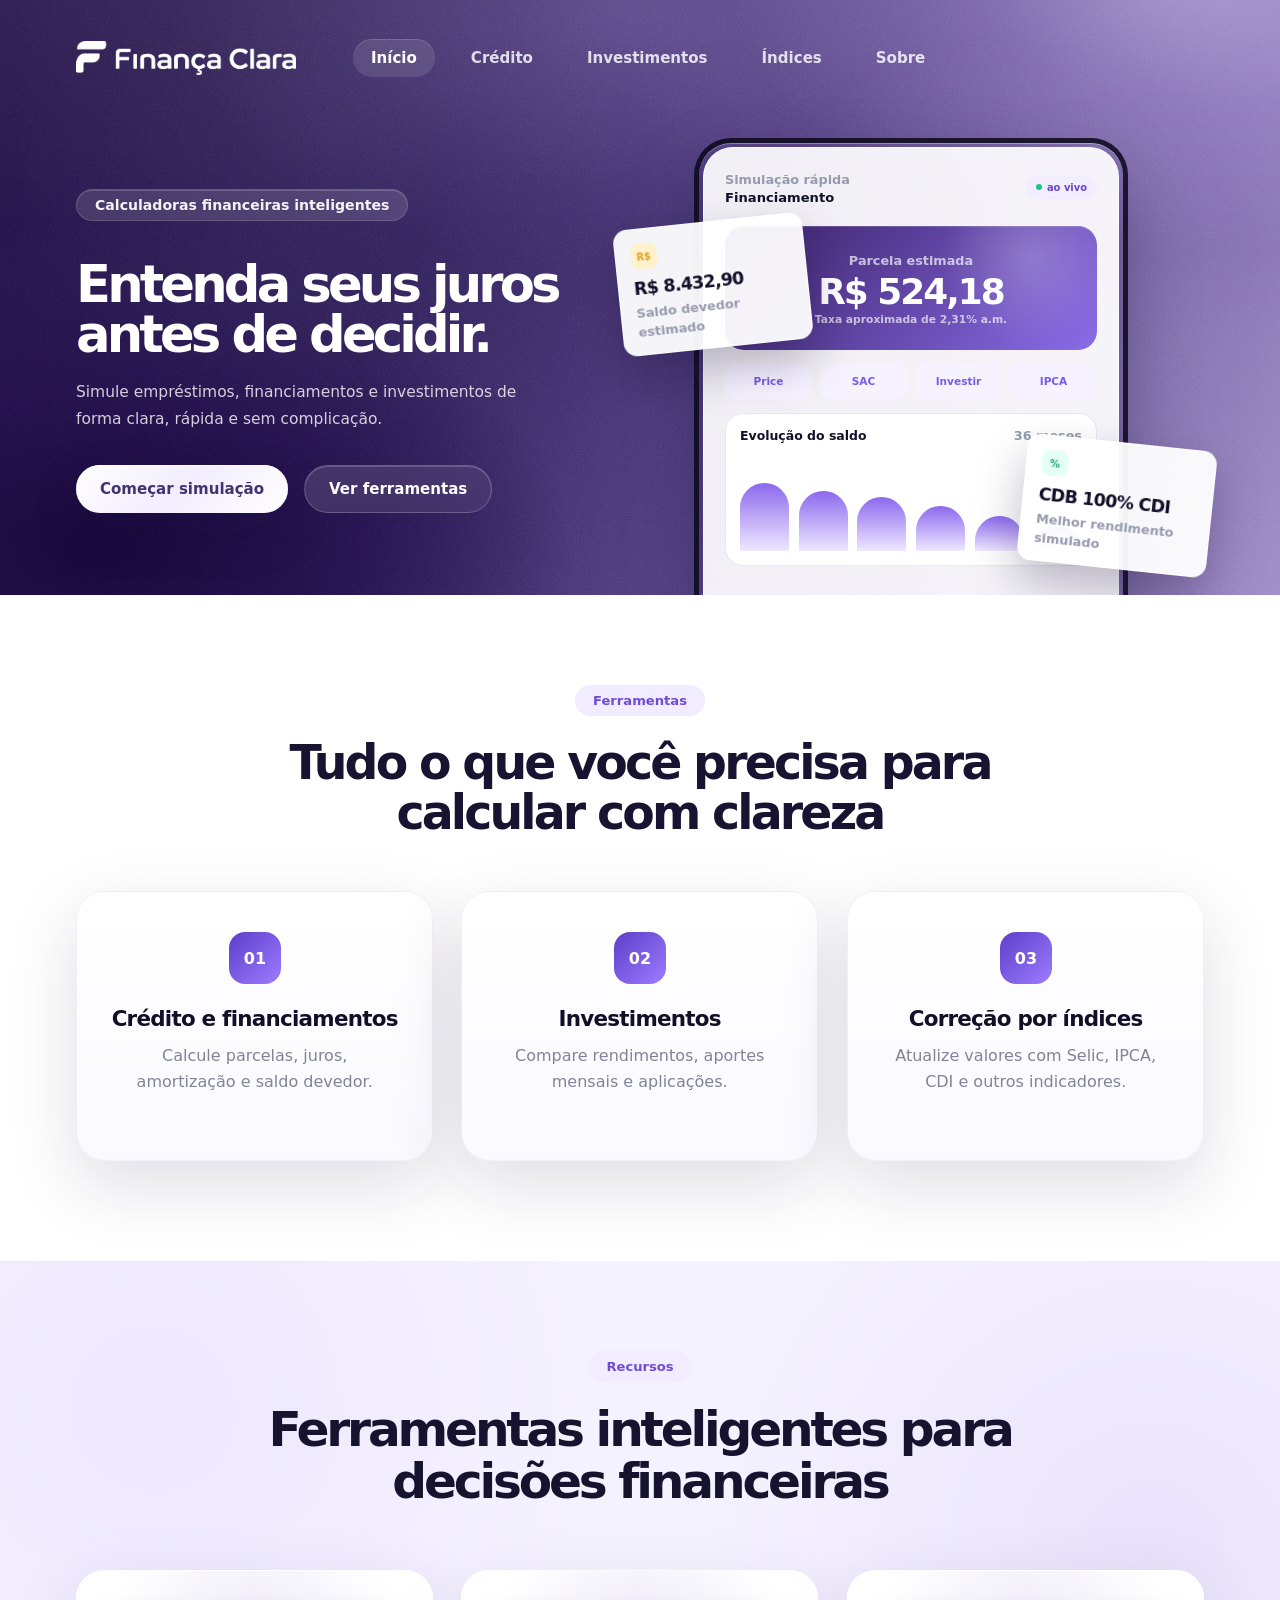
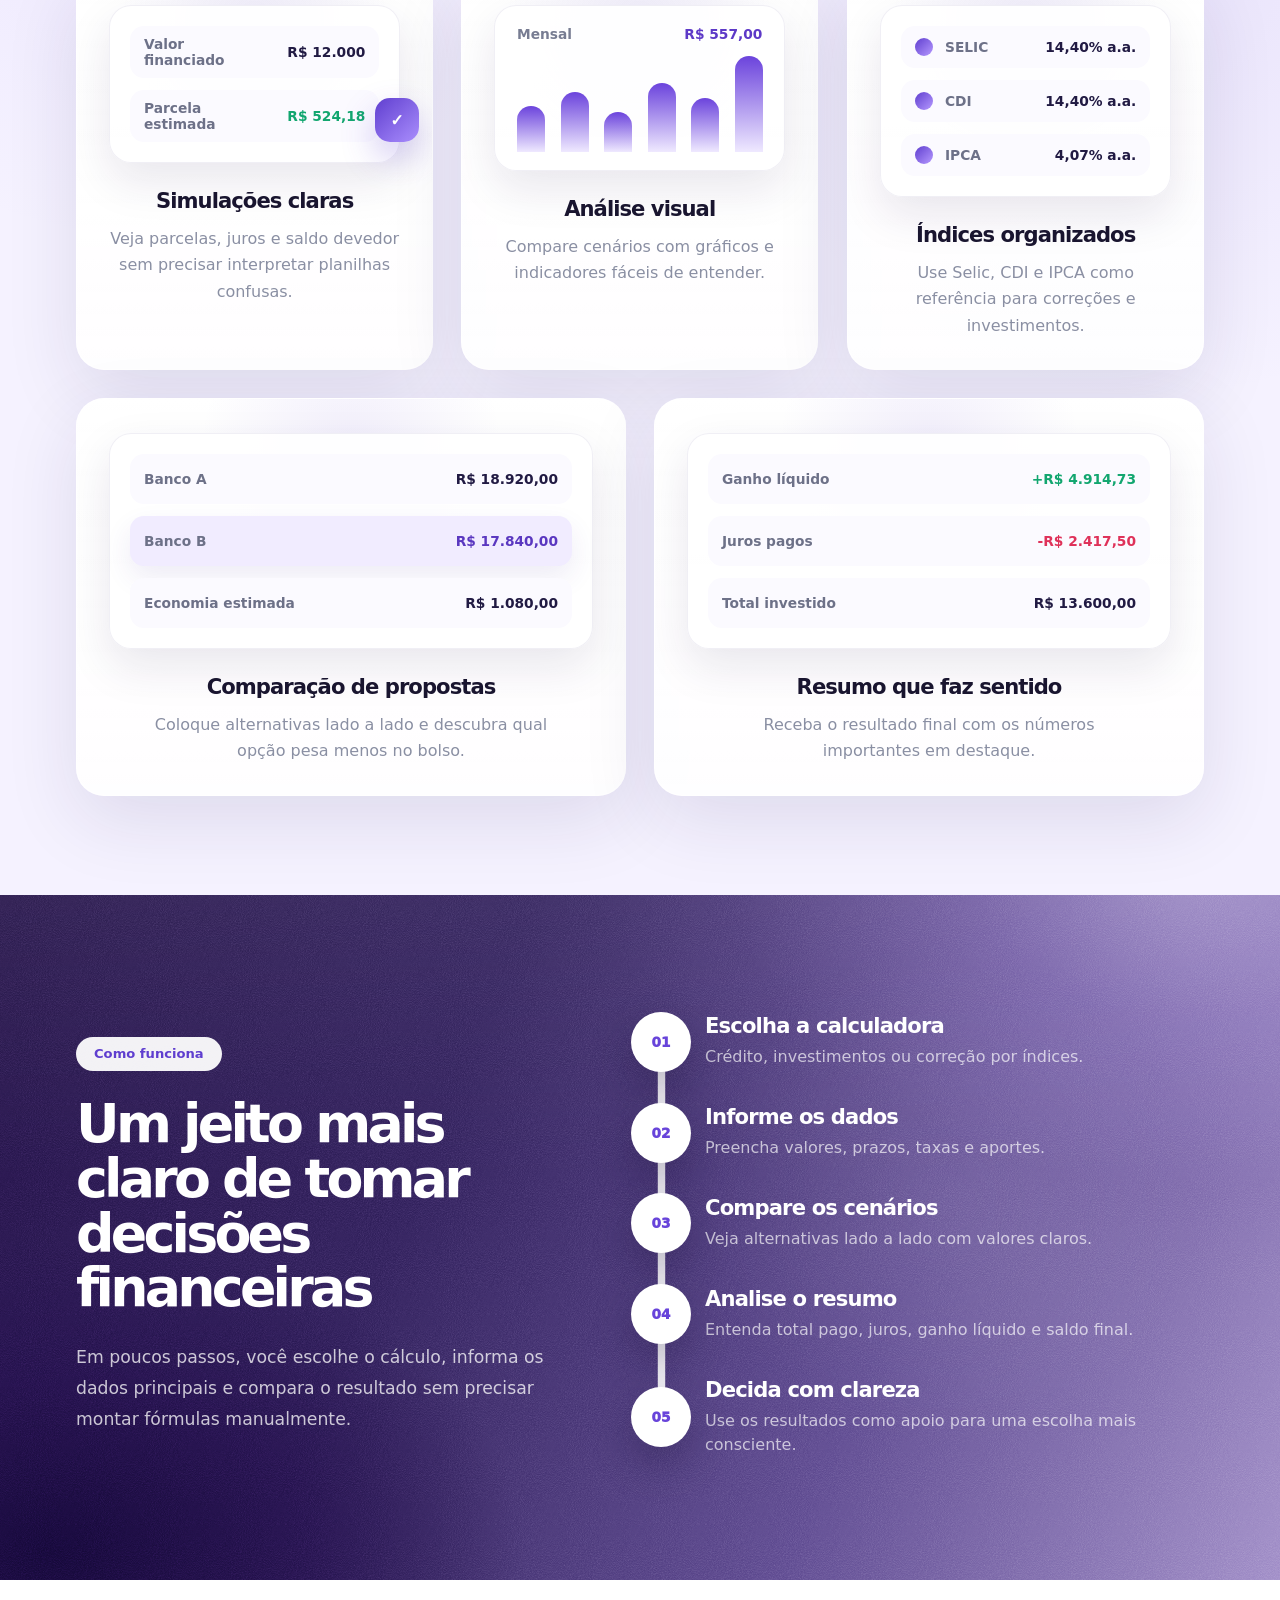
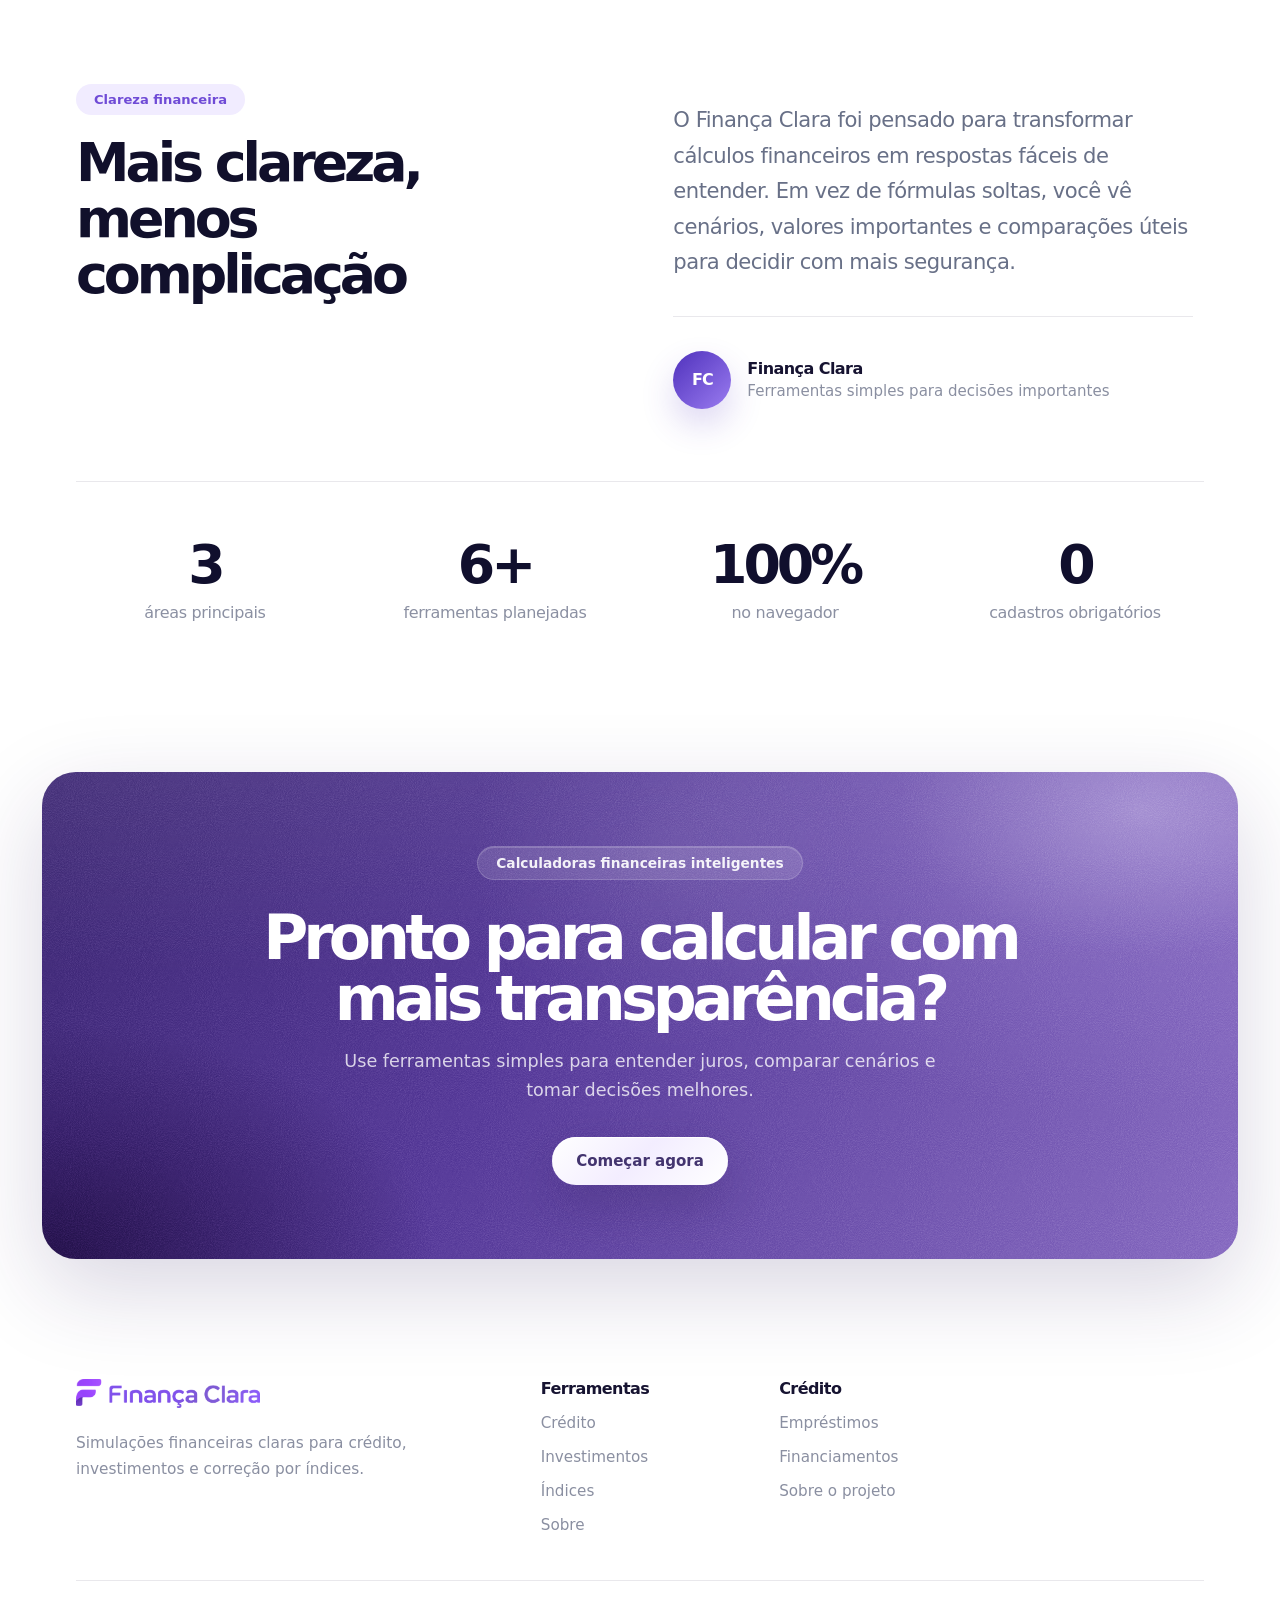
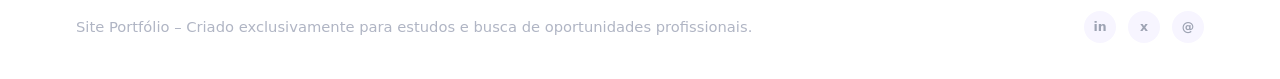
==== index.html @ 116a247a "Add files via upload" ====
<!DOCTYPE html>
<html lang="pt-BR">
<head>
  <meta charset="UTF-8" />
  <meta name="viewport" content="width=device-width, initial-scale=1.0" />
  <title>Finança Clara | Calculadoras financeiras</title>
  <meta name="description" content="Simule empréstimos, financiamentos, saldo devedor e investimentos de forma clara." />
  <link rel="stylesheet" href="assets/css/style.css" />
</head>
<body>
  <main class="site-shell">
    <section class="hero-section" id="inicio" aria-label="Início">
      <header class="site-header">
        <a class="brand brand-logo-link" href="index.html" aria-label="Finança Clara">
          <img class="site-logo site-logo-header" src="assets/img/branco.webp" alt="Finança Clara" />
        </a>

        <nav class="main-nav" aria-label="Menu principal">
          <a class="active" href="index.html">Início</a>
          <a href="credito.html">Crédito</a>
          <a href="investimentos.html">Investimentos</a>
          <a href="indices.html">Índices</a>
          <a href="sobre.html">Sobre</a>
        </nav>
</header>

      <div class="hero-content">
        <div class="hero-copy">
          <span class="hero-badge">Calculadoras financeiras inteligentes</span>
          <h1>Entenda seus juros antes de decidir.</h1>
          <p>
            Simule empréstimos, financiamentos e investimentos de forma clara,
            rápida e sem complicação.
          </p>

          <div class="hero-actions">
            <a class="btn btn-primary" href="credito.html">Começar simulação</a>
            <a class="btn btn-secondary" href="#ferramentas">Ver ferramentas</a>
          </div>
        </div>

        <div class="hero-visual" aria-label="Prévia visual de uma simulação financeira">
          <div class="floating-card floating-card-left">
            <span class="mini-icon">R$</span>
            <strong>R$ 8.432,90</strong>
            <small>Saldo devedor estimado</small>
          </div>

          <div class="dashboard-card">
            <div class="dashboard-topbar">
              <div>
                <small>Simulação rápida</small>
                <strong>Financiamento</strong>
              </div>
              <span class="status-dot">ao vivo</span>
            </div>

            <div class="balance-panel">
              <small>Parcela estimada</small>
              <strong>R$ 524,18</strong>
              <span>Taxa aproximada de 2,31% a.m.</span>
            </div>

            <div class="shortcut-row">
              <span>Price</span>
              <span>SAC</span>
              <span>Investir</span>
              <span>IPCA</span>
            </div>

            <div class="chart-card">
              <div class="chart-header">
                <strong>Evolução do saldo</strong>
                <small>36 meses</small>
              </div>
              <div class="bars" aria-hidden="true">
                <i></i>
                <i></i>
                <i></i>
                <i></i>
                <i></i>
                <i></i>
              </div>
            </div>
          </div>

          <div class="floating-card floating-card-right">
            <span class="mini-icon mini-icon-green">%</span>
            <strong>CDB 100% CDI</strong>
            <small>Melhor rendimento simulado</small>
          </div>
        </div>
      </div>
    </section>

    <section class="tools-preview" id="ferramentas" aria-label="Ferramentas principais">
      <div class="section-eyebrow">Ferramentas</div>
      <h2>Tudo o que você precisa para calcular com clareza</h2>
      <div class="tool-grid">
        <a class="tool-card tool-card-link" id="credito" href="credito.html">
          <div class="tool-icon">01</div>
          <h3>Crédito e financiamentos</h3>
          <p>Calcule parcelas, juros, amortização e saldo devedor.</p>
        </a>
        <a class="tool-card tool-card-link" id="investimentos" href="investimentos.html">
          <div class="tool-icon">02</div>
          <h3>Investimentos</h3>
          <p>Compare rendimentos, aportes mensais e aplicações.</p>
        </a>
        <a class="tool-card tool-card-link" id="indices" href="indices.html">
          <div class="tool-icon">03</div>
          <h3>Correção por índices</h3>
          <p>Atualize valores com Selic, IPCA, CDI e outros indicadores.</p>
        </a>
      </div>
    </section>


    <section class="features-section" id="recursos" aria-label="Recursos inteligentes">
      <div class="section-eyebrow">Recursos</div>
      <h2>Ferramentas inteligentes para decisões financeiras</h2>

      <div class="feature-grid">
        <article class="feature-card feature-card-small">
          <div class="feature-visual mini-summary-card" aria-hidden="true">
            <div class="summary-line"><span>Valor financiado</span><strong>R$ 12.000</strong></div>
            <div class="summary-line positive"><span>Parcela estimada</span><strong>R$ 524,18</strong></div>
            <div class="security-mark">✓</div>
          </div>
          <h3>Simulações claras</h3>
          <p>Veja parcelas, juros e saldo devedor sem precisar interpretar planilhas confusas.</p>
        </article>

        <article class="feature-card feature-card-small feature-card-center">
          <div class="feature-visual analytics-card" aria-hidden="true">
            <div class="analytics-top"><span>Mensal</span><strong>R$ 557,00</strong></div>
            <div class="analytics-bars">
              <i></i><i></i><i></i><i></i><i></i><i></i>
            </div>
          </div>
          <h3>Análise visual</h3>
          <p>Compare cenários com gráficos e indicadores fáceis de entender.</p>
        </article>

        <article class="feature-card feature-card-small">
          <div class="feature-visual index-card" aria-hidden="true">
            <div class="index-row"><span>SELIC</span><strong>14,40% a.a.</strong></div>
            <div class="index-row"><span>CDI</span><strong>14,40% a.a.</strong></div>
            <div class="index-row"><span>IPCA</span><strong>4,07% a.a.</strong></div>
          </div>
          <h3>Índices organizados</h3>
          <p>Use Selic, CDI e IPCA como referência para correções e investimentos.</p>
        </article>

        <article class="feature-card feature-card-wide">
          <div class="feature-visual comparison-card" aria-hidden="true">
            <div class="comparison-row muted-row"><span>Banco A</span><strong>R$ 18.920,00</strong></div>
            <div class="comparison-row active-row"><span>Banco B</span><strong>R$ 17.840,00</strong></div>
            <div class="comparison-row"><span>Economia estimada</span><strong>R$ 1.080,00</strong></div>
          </div>
          <h3>Comparação de propostas</h3>
          <p>Coloque alternativas lado a lado e descubra qual opção pesa menos no bolso.</p>
        </article>

        <article class="feature-card feature-card-wide">
          <div class="feature-visual alerts-card" aria-hidden="true">
            <div class="alert-row income"><span>Ganho líquido</span><strong>+R$ 4.914,73</strong></div>
            <div class="alert-row cost"><span>Juros pagos</span><strong>-R$ 2.417,50</strong></div>
            <div class="alert-row neutral"><span>Total investido</span><strong>R$ 13.600,00</strong></div>
          </div>
          <h3>Resumo que faz sentido</h3>
          <p>Receba o resultado final com os números importantes em destaque.</p>
        </article>
      </div>
    </section>

    <section class="workflow-section" aria-label="Como funciona">
      <div class="workflow-inner">
        <div class="workflow-copy">
          <span class="workflow-badge">Como funciona</span>
          <h2>Um jeito mais claro de tomar decisões financeiras</h2>
          <p>
            Em poucos passos, você escolhe o cálculo, informa os dados principais
            e compara o resultado sem precisar montar fórmulas manualmente.
          </p>
        </div>

        <div class="workflow-steps">
          <article class="workflow-step"><span class="step-icon">01</span><div><h3>Escolha a calculadora</h3><p>Crédito, investimentos ou correção por índices.</p></div></article>
          <article class="workflow-step"><span class="step-icon">02</span><div><h3>Informe os dados</h3><p>Preencha valores, prazos, taxas e aportes.</p></div></article>
          <article class="workflow-step"><span class="step-icon">03</span><div><h3>Compare os cenários</h3><p>Veja alternativas lado a lado com valores claros.</p></div></article>
          <article class="workflow-step"><span class="step-icon">04</span><div><h3>Analise o resumo</h3><p>Entenda total pago, juros, ganho líquido e saldo final.</p></div></article>
          <article class="workflow-step"><span class="step-icon">05</span><div><h3>Decida com clareza</h3><p>Use os resultados como apoio para uma escolha mais consciente.</p></div></article>
        </div>
      </div>
    </section>

    <section class="clarity-section" id="sobre" aria-label="Resumo e diferenciais do Finança Clara">
      <div class="clarity-intro">
        <div class="clarity-heading">
          <span class="section-eyebrow">Clareza financeira</span>
          <h2>Mais clareza, menos complicação</h2>
        </div>

        <div class="clarity-copy">
          <p>
            O Finança Clara foi pensado para transformar cálculos financeiros em respostas fáceis
            de entender. Em vez de fórmulas soltas, você vê cenários, valores importantes e
            comparações úteis para decidir com mais segurança.
          </p>
          <div class="clarity-author">
            <span class="author-avatar" aria-hidden="true">FC</span>
            <div>
              <strong>Finança Clara</strong>
              <small>Ferramentas simples para decisões importantes</small>
            </div>
          </div>
        </div>
      </div>

      <div class="clarity-stats" aria-label="Resumo das áreas do site">
        <article>
          <strong>3</strong>
          <span>áreas principais</span>
        </article>
        <article>
          <strong>6+</strong>
          <span>ferramentas planejadas</span>
        </article>
        <article>
          <strong>100%</strong>
          <span>no navegador</span>
        </article>
        <article>
          <strong>0</strong>
          <span>cadastros obrigatórios</span>
        </article>
      </div>
    </section>

    <section class="final-cta-section" aria-label="Começar simulação">
      <div class="final-cta-card">
        <span class="final-cta-badge">Calculadoras financeiras inteligentes</span>
        <h2>Pronto para calcular com mais transparência?</h2>
        <p>Use ferramentas simples para entender juros, comparar cenários e tomar decisões melhores.</p>
        <a class="btn btn-primary" href="credito.html">Começar agora</a>
      </div>
    </section>

    <footer class="site-footer" aria-label="Rodapé">
      <div class="footer-grid">
        <div class="footer-brand">
          <a class="footer-logo footer-logo-image" href="index.html" aria-label="Finança Clara">
            <img class="site-logo footer-logo-img" src="assets/img/roxo.webp" alt="Finança Clara" />
          </a>
          <p>Simulações financeiras claras para crédito, investimentos e correção por índices.</p>
        </div>

        <nav class="footer-column" aria-label="Ferramentas">
          <strong>Ferramentas</strong>
          <a href="credito.html">Crédito</a>
          <a href="investimentos.html">Investimentos</a>
          <a href="indices.html">Índices</a>
          <a href="sobre.html">Sobre</a>
        </nav>

        <nav class="footer-column" aria-label="Crédito">
          <strong>Crédito</strong>
          <a href="credito.html">Empréstimos</a>
          <a href="credito.html">Financiamentos</a>
          <a href="sobre.html">Sobre o projeto</a>
        </nav>


      </div>

      <div class="footer-bottom">
        <span>Site Portfólio – Criado exclusivamente para estudos e busca de oportunidades profissionais.</span>
        <div class="footer-social" aria-label="Links sociais ilustrativos">
          <span aria-hidden="true">in</span>
          <span aria-hidden="true">x</span>
          <span aria-hidden="true">@</span>
        </div>
      </div>
    </footer>

  </main>

  <script src="assets/js/app.js"></script>
</body>
</html>
---- assets/css/style.css ----
:root {
  --purple-950: #180b3e;
  --purple-900: #21134b;
  --purple-800: #332163;
  --purple-700: #4d397f;
  --purple-500: #7a5bd8;
  --purple-300: #b7a7e7;
  --ink: #121029;
  --muted: #7f8496;
  --surface: #ffffff;
  --surface-soft: #f7f5ff;
  --line: rgba(38, 31, 68, .1);
  --green: #1bc783;
  --shadow-soft: 0 22px 60px rgba(30, 17, 72, .18);
  --shadow-card: 0 24px 70px rgba(25, 16, 58, .14);
}

* {
  box-sizing: border-box;
}

html {
  scroll-behavior: smooth;
}

body {
  margin: 0;
  font-family: Inter, ui-sans-serif, system-ui, -apple-system, BlinkMacSystemFont, "Segoe UI", sans-serif;
  color: var(--ink);
  background: #fff;
}

a {
  color: inherit;
  text-decoration: none;
}

button,
input {
  font: inherit;
}

.site-shell {
  overflow: hidden;
}

.hero-copy {
  margin-top: -40px;
}

.hero-section {
  position: relative;
  overflow: hidden;
  padding: 34px 76px 0px;
  color: #fff;
  isolation: isolate;
  background:
    radial-gradient(ellipse 62% 82% at 93% -5%, rgba(210, 194, 243, .50) 0%, rgba(168, 143, 219, .35) 28%, rgba(116, 88, 169, .10) 58%, transparent 75%),
    radial-gradient(ellipse 48% 62% at 48% 2%, rgba(137, 112, 193, .36) 0%, rgba(98, 75, 153, .14) 48%, transparent 70%),
    radial-gradient(ellipse 56% 70% at 8% 92%, rgba(18, 7, 52, .98) 0%, rgba(30, 13, 70, .78) 36%, transparent 66%),
    linear-gradient(113deg, #201044 0%, #2d1d58 34%, #5b478e 68%, #9e8bc6 100%);
}

.hero-section::before {
  content: "";
  position: absolute;
  inset: 0;
  z-index: -2;
  background:
    linear-gradient(180deg, rgba(255, 255, 255, .055), transparent 38%),
    radial-gradient(circle at 78% 48%, rgba(255, 255, 255, .085), transparent 24%),
    radial-gradient(circle at 25% 22%, rgba(255, 255, 255, .035), transparent 30%);
  pointer-events: none;
}

.hero-section::after {
  content: "";
  position: absolute;
  inset: 0;
  z-index: -1;
  pointer-events: none;
  opacity: .60;
  mix-blend-mode: soft-light;
  background-image:
    url("data:image/svg+xml,%3Csvg xmlns='http://www.w3.org/2000/svg' width='260' height='260' viewBox='0 0 260 260'%3E%3Cfilter id='n'%3E%3CfeTurbulence type='fractalNoise' baseFrequency='.82' numOctaves='4' stitchTiles='stitch'/%3E%3CfeColorMatrix type='saturate' values='0'/%3E%3CfeComponentTransfer%3E%3CfeFuncA type='table' tableValues='0 .68'/%3E%3C/feComponentTransfer%3E%3C/filter%3E%3Crect width='260' height='260' filter='url(%23n)'/%3E%3C/svg%3E"),
    repeating-linear-gradient(115deg, rgba(255,255,255,.030) 0 1px, transparent 1px 7px);
  background-size: 210px 210px, 170px 170px;
  filter: contrast(118%);
}

.site-header {
  position: relative;
  z-index: 5;
  display: grid;
  grid-template-columns: minmax(240px, 1fr) auto minmax(240px, 1fr);
  align-items: center;
  gap: 32px;
  max-width: 1510px;
  margin: 0 auto;
}

.brand {
  justify-self: start;
  display: inline-flex;
  align-items: center;
  gap: 14px;
  font-size: 1.5rem;
  font-weight: 800;
  letter-spacing: -.04em;
}

.brand-mark {
  width: 48px;
  height: 48px;
  display: grid;
  place-items: center;
  color: #5c45af;
  background: #fff;
  border-radius: 13px;
  box-shadow: 0 18px 34px rgba(16, 8, 44, .18);
}

.brand-mark svg {
  width: 34px;
  height: 34px;
}

.main-nav {
  grid-column: 2;
  justify-self: center;
  display: inline-flex;
  align-items: center;
  gap: 18px;
  padding: 5px;
  border-radius: 999px;
}

.main-nav a {
  padding: 10px 18px;
  border-radius: 999px;
  color: rgba(255, 255, 255, .82);
  font-size: .94rem;
  font-weight: 650;
  transition: .2s ease;
}

.main-nav a:hover,
.main-nav a.active {
  color: #fff;
  background: rgba(255, 255, 255, .11);
  box-shadow: inset 0 1px 0 rgba(255,255,255,.15);
}

.header-cta {
  position: relative;
  overflow: hidden;
  justify-self: end;
  padding: 14px 24px;
  border-radius: 999px;
  background:
    linear-gradient(135deg, #fff 0%, #f4efff 48%, #fff 100%);
  color: #48367b;
  font-size: .93rem;
  font-weight: 800;
  box-shadow: 0 18px 40px rgba(20, 12, 54, .16), inset 0 1px 0 rgba(255,255,255,.95);
  transition: transform .25s ease, box-shadow .25s ease, color .25s ease, background .25s ease;
}

.header-cta::before,
.btn::before {
  content: "";
  position: absolute;
  inset: -40% -70%;
  background: linear-gradient(110deg, transparent 35%, rgba(255,255,255,.72) 50%, transparent 65%);
  transform: translateX(-65%) rotate(8deg);
  transition: transform .55s ease;
  pointer-events: none;
}

.header-cta:hover,
.btn:hover {
  transform: scale(1.025);
}

.header-cta:hover {
  color: #4c32ad;
  box-shadow: 0 22px 52px rgba(22, 11, 58, .28), 0 0 0 5px rgba(255,255,255,.10);
}

.header-cta:hover::before,
.btn:hover::before {
  transform: translateX(65%) rotate(8deg);
}

.header-cta:active,
.btn:active {
  transform: translateY(-1px) scale(.99);
}

.hero-content {
  position: relative;
  z-index: 1;
  display: grid;
  grid-template-columns: minmax(380px, 680px) minmax(480px, 700px);
  align-items: center;
  gap: 56px;
  max-width: 1510px;
  margin: 65px auto 0;
}

.hero-badge {
  display: inline-flex;
  align-items: center;
  min-height: 32px;
  padding: 7px 18px;
  border-radius: 999px;
  color: rgba(255, 255, 255, .94);
  font-size: .88rem;
  font-weight: 800;
  background: rgba(255, 255, 255, .13);
  border: 1px solid rgba(255, 255, 255, .14);
  box-shadow: inset 0 1px 0 rgba(255,255,255,.16);
  backdrop-filter: blur(16px);
}

.hero-copy h1 {
  max-width: 720px;
  margin: 38px 0 20px;
  font-size: clamp(2.4em, 4vw, 4.8rem);
  line-height: .98;
  letter-spacing: -.075em;
}

.hero-copy p {
  max-width: 550px;
  margin: 0;
  color: rgba(255, 255, 255, .80);
  font-size: clamp(0.9rem, 1.21vw, 1.03rem);
  line-height: 1.75;
}

.hero-actions {
  display: flex;
  align-items: center;
  gap: 16px;
  flex-wrap: wrap;
  margin-top: 32px;
}

.btn {
  position: relative;
  overflow: hidden;
  display: inline-flex;
  align-items: center;
  justify-content: center;
  min-height: 48px;
  padding: 0 24px;
  border-radius: 999px;
  font-weight: 850;
  font-size: .94rem;
  isolation: isolate;
  transition: transform .25s ease, box-shadow .25s ease, background .25s ease, border-color .25s ease, color .25s ease;
}

.btn-primary {
  background:
    linear-gradient(135deg, #fff 0%, #f3edff 48%, #fff 100%);
  color: #43346f;
  box-shadow: 0 20px 48px rgba(20, 12, 54, .18), inset 0 1px 0 rgba(255,255,255,.96);
}

.btn-primary:hover {
  color: #4c32ad;
  box-shadow: 0 24px 56px rgba(20, 12, 54, .30), 0 0 0 5px rgba(255,255,255,.10);
}

.btn-secondary {
  color: #fff;
  border: 1px solid rgba(255, 255, 255, .20);
  background:
    linear-gradient(135deg, rgba(255,255,255,.15), rgba(255,255,255,.06));
  backdrop-filter: blur(16px);
  box-shadow: inset 0 1px 0 rgba(255,255,255,.18);
}

.btn-secondary:hover {
  border-color: rgba(255,255,255,.42);
  background:
    linear-gradient(135deg, rgba(255,255,255,.24), rgba(255,255,255,.10));
  box-shadow: 0 18px 44px rgba(13, 6, 40, .24), inset 0 1px 0 rgba(255,255,255,.26);
}

.hero-visual {
  position: relative;
  min-height: 560px;
  display: grid;
  place-items: start center;
}

.dashboard-card {
  position: relative;
  width: min(520px, 100%);
  min-height: calc(100% + 76px);
  padding: 26px;
  border-radius: 38px 38px 0 0;
  background: rgba(255, 255, 255, .92);
  color: var(--ink);
  box-shadow: 0 42px 95px rgba(14, 6, 46, .40);
  border: 1px solid rgba(255,255,255,.65);
  border-bottom: 0;
  transform: none;
}

.hero-section.hero-ready .dashboard-card {
  opacity: 0;
  transform: translateY(24px) scale(.98);
}

.hero-section.hero-ready.hero-in-view .dashboard-card {
  animation: heroDashboardIntro .56s cubic-bezier(.16, 1, .3, 1) forwards;
}

.dashboard-card::before {
  content: "";
  position: absolute;
  inset: -12px -12px 0;
  z-index: -1;
  border-radius: 46px 46px 0 0;
  border: 6px solid rgba(12, 9, 28, .86);
  border-bottom: 0;
  box-shadow: 0 1px 0 rgba(255,255,255,.32) inset;
}

.hero-section.hero-ready .dashboard-topbar,
.hero-section.hero-ready .balance-panel,
.hero-section.hero-ready .shortcut-row,
.hero-section.hero-ready .chart-card {
  opacity: 0;
  transform: translateY(18px);
}

.hero-section.hero-in-view .dashboard-topbar {
  animation: heroPanelItemIntro .38s cubic-bezier(.16, 1, .3, 1) .06s forwards;
}

.hero-section.hero-in-view .balance-panel {
  animation: heroPanelItemIntro .38s cubic-bezier(.16, 1, .3, 1) .12s forwards;
}

.hero-section.hero-in-view .shortcut-row {
  animation: heroPanelItemIntro .38s cubic-bezier(.16, 1, .3, 1) .18s forwards;
}

.hero-section.hero-in-view .chart-card {
  animation: heroPanelItemIntro .38s cubic-bezier(.16, 1, .3, 1) .24s forwards;
}

.dashboard-topbar,
.chart-header {
  display: flex;
  align-items: center;
  justify-content: space-between;
  gap: 16px;
}

.dashboard-topbar small,
.balance-panel small,
.chart-header small,
.floating-card small {
  color: #969aae;
  font-weight: 650;
}

.dashboard-topbar strong {
  display: block;
  margin-top: 3px;
  font-size: 1.03rem;
}

.status-dot {
  display: inline-flex;
  align-items: center;
  gap: 6px;
  padding: 8px 12px;
  border-radius: 999px;
  color: #6a46cc;
  background: #f2edff;
  font-size: .78rem;
  font-weight: 850;
}

.status-dot::before {
  content: "";
  width: 7px;
  height: 7px;
  border-radius: 50%;
  background: var(--green);
}

.balance-panel {
  margin-top: 26px;
  padding: 30px 26px;
  border-radius: 24px;
  color: #fff;
  text-align: center;
  background:
    radial-gradient(circle at 82% 24%, rgba(255,255,255,.22), transparent 28%),
    linear-gradient(135deg, #392065, #8a6ce8);
  box-shadow: inset 0 1px 0 rgba(255,255,255,.16);
}

.balance-panel small,
.balance-panel span {
  color: rgba(255, 255, 255, .68);
}

.balance-panel strong {
  display: block;
  margin: 6px 0 4px;
  font-size: 2.8rem;
  line-height: 1;
  letter-spacing: -.055em;
}

.balance-panel span {
  display: block;
  font-size: .84rem;
  font-weight: 650;
}

.shortcut-row {
  display: grid;
  grid-template-columns: repeat(4, 1fr);
  gap: 10px;
  margin: 18px 0;
}

.shortcut-row span {
  display: grid;
  place-items: center;
  min-height: 44px;
  border-radius: 14px;
  color: #795bea;
  background: #f6f2ff;
  font-size: .83rem;
  font-weight: 850;
}

.chart-card {
  padding: 18px;
  border-radius: 22px;
  background: #fff;
  border: 1px solid var(--line);
}

.chart-card strong {
  font-size: .98rem;
}

.bars {
  display: grid;
  grid-template-columns: repeat(6, 1fr);
  align-items: end;
  gap: 12px;
  height: 118px;
  margin-top: 18px;
}

.bars i {
  display: block;
  border-radius: 999px 999px 10px 10px;
  background: linear-gradient(180deg, #8b68ee, #eee8ff);
  transform-origin: bottom;
}

.hero-section.hero-ready .bars i {
  opacity: .35;
  transform: scaleY(.08);
}

.hero-section.hero-in-view .bars i {
  animation: heroBarGrow .46s cubic-bezier(.16, 1, .3, 1) forwards;
}

.hero-section.hero-in-view .bars i:nth-child(1) {
  animation-delay: .34s;
}

.hero-section.hero-in-view .bars i:nth-child(2) {
  animation-delay: .38s;
}

.hero-section.hero-in-view .bars i:nth-child(3) {
  animation-delay: .42s;
}

.hero-section.hero-in-view .bars i:nth-child(4) {
  animation-delay: .46s;
}

.hero-section.hero-in-view .bars i:nth-child(5) {
  animation-delay: .50s;
}

.hero-section.hero-in-view .bars i:nth-child(6) {
  animation-delay: .54s;
}

.floating-card {
  position: absolute;
  z-index: 3;
  width: 238px;
  min-height: 118px;
  padding: 18px 19px;
  border-radius: 18px;
  background: rgba(255, 255, 255, .94);
  color: var(--ink);
  box-shadow: 0 28px 58px rgba(14, 6, 46, .30);
  border: 1px solid rgba(255,255,255,.7);
}

.floating-card strong {
  display: block;
  margin: 11px 0 5px;
  font-size: 1.36rem;
  letter-spacing: -.04em;
}

.mini-icon {
  display: grid;
  place-items: center;
  width: 32px;
  height: 32px;
  border-radius: 10px;
  background: #fff1cc;
  color: #e3a21f;
  font-size: .78rem;
  font-weight: 900;
}

.mini-icon-green {
  background: #e4fff4;
  color: #12a56e;
}

.floating-card-left {
  top: 92px;
  left: 0;
  transform: rotate(-6deg);
}

.hero-section.hero-ready .floating-card-left {
  opacity: 0;
  transform: translate(-34px, 22px) rotate(-12deg) scale(.9);
}

.hero-section.hero-in-view .floating-card-left {
  animation: heroFloatLeftIntro .54s cubic-bezier(.2, 1.28, .28, 1) .28s forwards;
}

.floating-card-right {
  right: -10px;
  bottom: 32px;
  transform: rotate(6deg);
}

.hero-section.hero-ready .floating-card-right {
  opacity: 0;
  transform: translate(34px, 22px) rotate(12deg) scale(.9);
}

.hero-section.hero-in-view .floating-card-right {
  animation: heroFloatRightIntro .54s cubic-bezier(.2, 1.28, .28, 1) .34s forwards;
}

.tools-preview {
  padding: 90px 76px 100px;
  background: #fff;
  text-align: center;
}

.tools-preview.tools-ready .section-eyebrow,
.tools-preview.tools-ready h2 {
  opacity: 0;
  transform: translateY(18px);
}

.tools-preview.tools-in-view .section-eyebrow,
.tools-preview.tools-in-view h2 {
  animation: toolHeadingIntro .86s cubic-bezier(.16, 1, .3, 1) forwards;
}

.tools-preview.tools-in-view h2 {
  animation-delay: .12s;
}

.section-eyebrow,
.legacy-intro span {
  display: inline-flex;
  align-items: center;
  justify-content: center;
  padding: 8px 18px;
  border-radius: 999px;
  color: #6f4bd6;
  background: #f1ecff;
  font-weight: 850;
  font-size: .82rem;
}

.tools-preview h2,
.legacy-intro h2 {
  max-width: 720px;
  margin: 22px auto 54px;
  font-size: clamp(2.1rem, 3.7vw, 4.1rem);
  line-height: 1.05;
  letter-spacing: -.06em;
  color: #171330;
}

.tool-grid {
  display: grid;
  grid-template-columns: repeat(3, minmax(0, 1fr));
  gap: 28px;
  max-width: 1400px;
  margin: 0 auto;
}

.tool-card {
  position: relative;
  overflow: hidden;
  min-height: 270px;
  padding: 40px 34px;
  border-radius: 28px;
  background: linear-gradient(180deg, #fff, #faf9ff);
  box-shadow: var(--shadow-card);
  border: 1px solid rgba(38,31,68,.06);
}

.tool-card::before {
  content: "";
  position: absolute;
  inset: 0;
  pointer-events: none;
  opacity: 0;
  background:
    radial-gradient(circle at 50% 0%, rgba(122, 91, 216, .10), transparent 38%),
    linear-gradient(115deg, transparent 16%, rgba(255,255,255,.72) 34%, transparent 54%);
  transform: translateX(-120%);
}

.tools-preview.tools-ready .tool-card {
  opacity: 0;
  transform: translateY(38px) scale(.96);
}

.tools-preview.tools-in-view .tool-card {
  animation: toolCardIntro .78s cubic-bezier(.16, 1, .3, 1) forwards;
}

.tools-preview.tools-in-view .tool-card::before {
  animation: toolCardSheen .95s ease forwards;
  animation-delay: inherit;
}

.tools-preview.tools-in-view .tool-card:nth-child(1) {
  animation-delay: .18s;
}

.tools-preview.tools-in-view .tool-card:nth-child(2) {
  animation-delay: .30s;
}

.tools-preview.tools-in-view .tool-card:nth-child(3) {
  animation-delay: .42s;
}

.tool-icon {
  position: relative;
  z-index: 1;
  width: 52px;
  height: 52px;
  display: grid;
  place-items: center;
  margin: 0 auto 22px;
  border-radius: 16px;
  color: #fff;
  background: linear-gradient(135deg, #5c3ec9, #9d7cff);
  font-weight: 900;
}

.tools-preview.tools-ready .tool-icon,
.tools-preview.tools-ready .tool-card h3,
.tools-preview.tools-ready .tool-card p {
  opacity: 0;
  transform: translateY(12px);
}

.tools-preview.tools-in-view .tool-icon {
  animation: toolIconPop .54s cubic-bezier(.2, 1.35, .28, 1) forwards;
  animation-delay: calc(.34s + var(--tool-delay, 0s));
}

.tools-preview.tools-in-view .tool-card h3,
.tools-preview.tools-in-view .tool-card p {
  animation: toolContentIntro .62s cubic-bezier(.16, 1, .3, 1) forwards;
}

.tools-preview.tools-in-view .tool-card h3 {
  animation-delay: calc(.44s + var(--tool-delay, 0s));
}

.tools-preview.tools-in-view .tool-card p {
  animation-delay: calc(.54s + var(--tool-delay, 0s));
}

.tools-preview.tools-in-view .tool-card:nth-child(1) {
  --tool-delay: .02s;
}

.tools-preview.tools-in-view .tool-card:nth-child(2) {
  --tool-delay: .14s;
}

.tools-preview.tools-in-view .tool-card:nth-child(3) {
  --tool-delay: .26s;
}

.tool-card h3 {
  position: relative;
  z-index: 1;
  margin: 0 0 12px;
  font-size: 1.34rem;
  letter-spacing: -.035em;
}

.tool-card p {
  position: relative;
  z-index: 1;
  max-width: 310px;
  margin: 0 auto;
  color: var(--muted);
  line-height: 1.65;
}

@keyframes heroDashboardIntro {
  0% {
    opacity: 0;
    transform: translateY(24px) scale(.98);
  }
  68% {
    opacity: 1;
    transform: translateY(-3px) scale(1.006);
  }
  100% {
    opacity: 1;
    transform: translateY(0) scale(1);
  }
}

@keyframes heroPanelItemIntro {
  from {
    opacity: 0;
    transform: translateY(18px);
  }
  to {
    opacity: 1;
    transform: translateY(0);
  }
}

@keyframes heroFloatLeftIntro {
  0% {
    opacity: 0;
    transform: translate(-34px, 22px) rotate(-12deg) scale(.9);
  }
  70% {
    opacity: 1;
    transform: translate(4px, -5px) rotate(-4deg) scale(1.04);
  }
  100% {
    opacity: 1;
    transform: translate(0, 0) rotate(-6deg) scale(1);
  }
}

@keyframes heroFloatRightIntro {
  0% {
    opacity: 0;
    transform: translate(34px, 22px) rotate(12deg) scale(.9);
  }
  70% {
    opacity: 1;
    transform: translate(-4px, -5px) rotate(4deg) scale(1.04);
  }
  100% {
    opacity: 1;
    transform: translate(0, 0) rotate(6deg) scale(1);
  }
}

@keyframes heroBarGrow {
  0% {
    opacity: .35;
    transform: scaleY(.08);
  }
  72% {
    opacity: 1;
    transform: scaleY(1.08);
  }
  100% {
    opacity: 1;
    transform: scaleY(1);
  }
}

@keyframes toolHeadingIntro {
  from {
    opacity: 0;
    transform: translateY(18px);
  }
  to {
    opacity: 1;
    transform: translateY(0);
  }
}

@keyframes toolCardIntro {
  0% {
    opacity: 0;
    transform: translateY(38px) scale(.96);
    box-shadow: 0 12px 36px rgba(25, 16, 58, .07);
  }
  68% {
    opacity: 1;
    transform: translateY(-5px) scale(1.012);
  }
  100% {
    opacity: 1;
    transform: translateY(0) scale(1);
    box-shadow: var(--shadow-card);
  }
}

@keyframes toolIconPop {
  0% {
    opacity: 0;
    transform: translateY(12px) scale(.72) rotate(-10deg);
  }
  70% {
    opacity: 1;
    transform: translateY(0) scale(1.12) rotate(4deg);
  }
  100% {
    opacity: 1;
    transform: translateY(0) scale(1) rotate(0);
  }
}

@keyframes toolContentIntro {
  from {
    opacity: 0;
    transform: translateY(12px);
  }
  to {
    opacity: 1;
    transform: translateY(0);
  }
}

@keyframes toolCardSheen {
  0% {
    opacity: 0;
    transform: translateX(-120%);
  }
  20% {
    opacity: .72;
  }
  100% {
    opacity: 0;
    transform: translateX(120%);
  }
}

.features-section {
  position: relative;
  padding: 90px 76px 100px;
  text-align: center;
  background:
    radial-gradient(circle at 12% 12%, rgba(139, 104, 238, .08), transparent 28%),
    radial-gradient(circle at 90% 24%, rgba(122, 91, 216, .10), transparent 30%),
    #f5f2ff;
}

.features-section.features-ready > .section-eyebrow,
.features-section.features-ready > h2 {
  opacity: 0;
  transform: translateY(18px);
}

.features-section.features-in-view > .section-eyebrow,
.features-section.features-in-view > h2 {
  animation: toolHeadingIntro .86s cubic-bezier(.16, 1, .3, 1) forwards;
}

.features-section.features-in-view > h2 {
  animation-delay: .12s;
}

.features-section h2 {
  max-width: 860px;
  margin: 22px auto 62px;
  color: #16132f;
  font-size: clamp(2.1rem, 3.8vw, 4.05rem);
  line-height: 1.06;
  letter-spacing: -.065em;
}

.feature-grid {
  display: grid;
  grid-template-columns: repeat(6, minmax(0, 1fr));
  gap: 28px;
  max-width: 1400px;
  margin: 0 auto;
}

.feature-card {
  position: relative;
  overflow: hidden;
  min-height: 355px;
  padding: 34px 32px 30px;
  border-radius: 28px;
  background: linear-gradient(180deg, rgba(255,255,255,.98), rgba(255,255,255,.91));
  border: 1px solid rgba(255,255,255,.84);
  box-shadow: 0 24px 74px rgba(36, 24, 86, .11);
}

.features-section.features-ready .feature-card {
  opacity: 0;
  transform: translateY(42px) scale(.96);
}

.features-section.features-ready.features-in-view .feature-card {
  animation: featureCardIntro .82s cubic-bezier(.16, 1, .3, 1) forwards;
}

.features-section.features-in-view .feature-card:nth-child(1) {
  animation-delay: .02s;
}

.features-section.features-in-view .feature-card:nth-child(2) {
  animation-delay: .12s;
}

.features-section.features-in-view .feature-card:nth-child(3) {
  animation-delay: .22s;
}

.features-section.features-in-view .feature-card:nth-child(4) {
  animation-delay: .34s;
}

.features-section.features-in-view .feature-card:nth-child(5) {
  animation-delay: .44s;
}

.feature-card::before {
  content: "";
  position: absolute;
  inset: 0;
  pointer-events: none;
  background:
    radial-gradient(circle at 50% 12%, rgba(122, 91, 216, .10), transparent 34%),
    linear-gradient(180deg, rgba(255,255,255,.42), transparent 48%);
}

.feature-card::after {
  content: "";
  position: absolute;
  inset: 0;
  z-index: 0;
  pointer-events: none;
  opacity: 0;
  background: linear-gradient(115deg, transparent 12%, rgba(255,255,255,.58) 32%, transparent 52%);
  transform: translateX(-115%);
}

.features-section.features-in-view .feature-card::after {
  animation: featureCardSheen 1.15s ease forwards;
  animation-delay: inherit;
}

.feature-card-small {
  grid-column: span 2;
}

.feature-card-wide {
  grid-column: span 3;
  min-height: 335px;
}

.feature-card h3,
.feature-card p,
.feature-visual {
  position: relative;
  z-index: 1;
}

.feature-card h3 {
  margin: 26px 0 12px;
  color: #19152f;
  font-size: 1.32rem;
  line-height: 1.18;
  letter-spacing: -.045em;
}

.features-section.features-ready .feature-card h3,
.features-section.features-ready .feature-card p,
.features-section.features-ready .feature-visual {
  opacity: 0;
  transform: translateY(16px);
}

.features-section.features-in-view .feature-card h3,
.features-section.features-in-view .feature-card p,
.features-section.features-in-view .feature-visual {
  animation: featureContentIntro .72s cubic-bezier(.16, 1, .3, 1) forwards;
}

.features-section.features-in-view .feature-visual {
  animation-delay: calc(.12s + var(--feature-delay, 0s));
}

.features-section.features-in-view .feature-card h3 {
  animation-delay: calc(.24s + var(--feature-delay, 0s));
}

.features-section.features-in-view .feature-card p {
  animation-delay: calc(.34s + var(--feature-delay, 0s));
}

.feature-card p {
  max-width: 410px;
  margin: 0 auto;
  color: #8a8fa3;
  font-size: 1rem;
  line-height: 1.65;
}

.feature-visual {
  width: 100%;
  max-width: 360px;
  min-height: 142px;
  margin: 0 auto;
  border-radius: 22px;
  background: rgba(255,255,255,.92);
  border: 1px solid rgba(71, 52, 126, .08);
  box-shadow: 0 18px 45px rgba(37, 23, 78, .10);
}

.features-section.features-in-view .feature-card:nth-child(1) {
  --feature-delay: .02s;
}

.features-section.features-in-view .feature-card:nth-child(2) {
  --feature-delay: .12s;
}

.features-section.features-in-view .feature-card:nth-child(3) {
  --feature-delay: .22s;
}

.features-section.features-in-view .feature-card:nth-child(4) {
  --feature-delay: .34s;
}

.features-section.features-in-view .feature-card:nth-child(5) {
  --feature-delay: .44s;
}

.mini-summary-card {
  display: grid;
  align-content: center;
  gap: 12px;
  padding: 20px;
  text-align: left;
}

.summary-line,
.index-row,
.comparison-row,
.alert-row {
  display: flex;
  align-items: center;
  justify-content: space-between;
  gap: 18px;
  min-height: 42px;
  padding: 10px 14px;
  border-radius: 14px;
  background: #fbfaff;
  color: #6d7188;
  font-size: .86rem;
  font-weight: 750;
}

.features-section.features-ready .summary-line,
.features-section.features-ready .index-row,
.features-section.features-ready .comparison-row,
.features-section.features-ready .alert-row {
  opacity: 0;
  transform: translateX(-14px);
}

.features-section.features-in-view .summary-line,
.features-section.features-in-view .index-row,
.features-section.features-in-view .comparison-row,
.features-section.features-in-view .alert-row {
  animation: featureRowIntro .56s cubic-bezier(.16, 1, .3, 1) forwards;
}

.features-section.features-in-view .summary-line:nth-child(1),
.features-section.features-in-view .index-row:nth-child(1),
.features-section.features-in-view .comparison-row:nth-child(1),
.features-section.features-in-view .alert-row:nth-child(1) {
  animation-delay: calc(.28s + var(--feature-delay, 0s));
}

.features-section.features-in-view .summary-line:nth-child(2),
.features-section.features-in-view .index-row:nth-child(2),
.features-section.features-in-view .comparison-row:nth-child(2),
.features-section.features-in-view .alert-row:nth-child(2) {
  animation-delay: calc(.38s + var(--feature-delay, 0s));
}

.features-section.features-in-view .summary-line:nth-child(3),
.features-section.features-in-view .index-row:nth-child(3),
.features-section.features-in-view .comparison-row:nth-child(3),
.features-section.features-in-view .alert-row:nth-child(3) {
  animation-delay: calc(.48s + var(--feature-delay, 0s));
}

.summary-line strong,
.index-row strong,
.comparison-row strong,
.alert-row strong {
  color: #211a43;
  white-space: nowrap;
}

.summary-line.positive strong,
.income strong {
  color: #12a66f;
}

.cost strong {
  color: #df3159;
}

.security-mark {
  position: absolute;
  right: -20px;
  bottom: 20px;
  display: grid;
  place-items: center;
  width: 44px;
  height: 44px;
  border-radius: 15px;
  color: #fff;
  background: linear-gradient(135deg, #5f3ecf, #ac90ff);
  font-weight: 950;
  box-shadow: 0 15px 34px rgba(95, 62, 207, .28);
}

.features-section.features-ready .security-mark {
  opacity: 0;
  transform: scale(.55) rotate(-16deg);
}

.features-section.features-in-view .security-mark {
  animation: featureCheckIntro .58s cubic-bezier(.2, 1.35, .28, 1) forwards;
  animation-delay: calc(.58s + var(--feature-delay, 0s));
}

.analytics-card {
  padding: 20px 22px 18px;
}

.analytics-top {
  display: flex;
  align-items: center;
  justify-content: space-between;
  gap: 16px;
  color: #777c92;
  font-size: .86rem;
  font-weight: 750;
}

.analytics-top strong {
  color: #5d39c7;
}

.analytics-bars {
  display: grid;
  grid-template-columns: repeat(6, 1fr);
  align-items: end;
  gap: 16px;
  height: 96px;
  margin-top: 14px;
}

.analytics-bars i {
  display: block;
  border-radius: 999px 999px 9px 9px;
  background: linear-gradient(180deg, #6b43dc, #efe9ff);
  transform-origin: bottom;
}

.features-section.features-ready .analytics-bars i {
  transform: scaleY(.08);
  opacity: .35;
}

.features-section.features-in-view .analytics-bars i {
  animation: featureBarGrow .72s cubic-bezier(.16, 1, .3, 1) forwards;
}

.features-section.features-in-view .analytics-bars i:nth-child(1) {
  animation-delay: calc(.32s + var(--feature-delay, 0s));
}

.features-section.features-in-view .analytics-bars i:nth-child(2) {
  animation-delay: calc(.38s + var(--feature-delay, 0s));
}

.features-section.features-in-view .analytics-bars i:nth-child(3) {
  animation-delay: calc(.44s + var(--feature-delay, 0s));
}

.features-section.features-in-view .analytics-bars i:nth-child(4) {
  animation-delay: calc(.50s + var(--feature-delay, 0s));
}

.features-section.features-in-view .analytics-bars i:nth-child(5) {
  animation-delay: calc(.56s + var(--feature-delay, 0s));
}

.features-section.features-in-view .analytics-bars i:nth-child(6) {
  animation-delay: calc(.62s + var(--feature-delay, 0s));
}

.index-card,
.comparison-card,
.alerts-card {
  display: grid;
  align-content: center;
  gap: 12px;
  padding: 20px;
  text-align: left;
}

.index-row span {
  position: relative;
  padding-left: 30px;
}

.index-row span::before {
  content: "";
  position: absolute;
  left: 0;
  top: 50%;
  width: 18px;
  height: 18px;
  border-radius: 50%;
  transform: translateY(-50%);
  background: linear-gradient(135deg, #5f3ecf, #b699ff);
}

.comparison-card,
.alerts-card {
  max-width: 520px;
  min-height: 152px;
}

.comparison-row,
.alert-row {
  min-height: 50px;
}

.comparison-row.active-row {
  background: #f1ecff;
  box-shadow: 0 12px 28px rgba(68, 42, 153, .09);
}

.comparison-row.active-row strong {
  color: #5a37c0;
}

.comparison-row.muted-row {
  opacity: .62;
}

@keyframes featureCardIntro {
  0% {
    opacity: 0;
    transform: translateY(42px) scale(.96);
    box-shadow: 0 14px 42px rgba(36, 24, 86, .06);
  }
  62% {
    opacity: 1;
    transform: translateY(-6px) scale(1.012);
  }
  100% {
    opacity: 1;
    transform: translateY(0) scale(1);
    box-shadow: 0 24px 74px rgba(36, 24, 86, .11);
  }
}

@keyframes featureContentIntro {
  from {
    opacity: 0;
    transform: translateY(16px);
  }
  to {
    opacity: 1;
    transform: translateY(0);
  }
}

@keyframes featureRowIntro {
  from {
    opacity: 0;
    transform: translateX(-14px);
  }
  to {
    opacity: 1;
    transform: translateX(0);
  }
}

@keyframes featureBarGrow {
  0% {
    opacity: .35;
    transform: scaleY(.08);
  }
  72% {
    opacity: 1;
    transform: scaleY(1.08);
  }
  100% {
    opacity: 1;
    transform: scaleY(1);
  }
}

@keyframes featureCheckIntro {
  0% {
    opacity: 0;
    transform: scale(.55) rotate(-16deg);
  }
  70% {
    opacity: 1;
    transform: scale(1.12) rotate(4deg);
  }
  100% {
    opacity: 1;
    transform: scale(1) rotate(0deg);
  }
}

@keyframes featureCardSheen {
  0% {
    opacity: 0;
    transform: translateX(-115%);
  }
  18% {
    opacity: .72;
  }
  100% {
    opacity: 0;
    transform: translateX(115%);
  }
}

@media (prefers-reduced-motion: reduce) {
  .hero-section.hero-ready .dashboard-card,
  .hero-section.hero-ready .dashboard-topbar,
  .hero-section.hero-ready .balance-panel,
  .hero-section.hero-ready .shortcut-row,
  .hero-section.hero-ready .chart-card,
  .hero-section.hero-ready .bars i,
  .hero-section.hero-ready .floating-card-left,
  .hero-section.hero-ready .floating-card-right,
  .tools-preview.tools-ready .section-eyebrow,
  .tools-preview.tools-ready h2,
  .tools-preview.tools-ready .tool-card,
  .tools-preview.tools-ready .tool-icon,
  .tools-preview.tools-ready .tool-card h3,
  .tools-preview.tools-ready .tool-card p,
  .features-section.features-ready > .section-eyebrow,
  .features-section.features-ready > h2,
  .features-section.features-ready .feature-card,
  .features-section.features-ready .feature-card h3,
  .features-section.features-ready .feature-card p,
  .features-section.features-ready .feature-visual,
  .features-section.features-ready .summary-line,
  .features-section.features-ready .index-row,
  .features-section.features-ready .comparison-row,
  .features-section.features-ready .alert-row,
  .features-section.features-ready .security-mark,
  .features-section.features-ready .analytics-bars i,
  .workflow-section.workflow-ready .workflow-badge,
  .workflow-section.workflow-ready .workflow-copy h2,
  .workflow-section.workflow-ready .workflow-copy p,
  .workflow-section.workflow-ready .workflow-steps::before,
  .workflow-section.workflow-ready .workflow-step,
  .workflow-section.workflow-ready .workflow-step .step-icon,
  .clarity-section.clarity-ready .clarity-heading .section-eyebrow,
  .clarity-section.clarity-ready .clarity-heading h2,
  .clarity-section.clarity-ready .clarity-copy p,
  .clarity-section.clarity-ready .clarity-author,
  .final-cta-section.cta-ready .final-cta-badge,
  .final-cta-section.cta-ready .final-cta-card h2,
  .final-cta-section.cta-ready .final-cta-card p {
    opacity: 1;
    transform: none;
    animation: none;
  }

  .hero-section.hero-in-view .dashboard-card,
  .hero-section.hero-in-view .dashboard-topbar,
  .hero-section.hero-in-view .balance-panel,
  .hero-section.hero-in-view .shortcut-row,
  .hero-section.hero-in-view .chart-card,
  .hero-section.hero-in-view .bars i,
  .hero-section.hero-in-view .floating-card-left,
  .hero-section.hero-in-view .floating-card-right,
  .tools-preview.tools-in-view .section-eyebrow,
  .tools-preview.tools-in-view h2,
  .tools-preview.tools-in-view .tool-card,
  .tools-preview.tools-in-view .tool-card::before,
  .tools-preview.tools-in-view .tool-icon,
  .tools-preview.tools-in-view .tool-card h3,
  .tools-preview.tools-in-view .tool-card p,
  .features-section.features-in-view > .section-eyebrow,
  .features-section.features-in-view > h2,
  .features-section.features-in-view .feature-card,
  .features-section.features-in-view .feature-card h3,
  .features-section.features-in-view .feature-card p,
  .features-section.features-in-view .feature-visual,
  .features-section.features-in-view .summary-line,
  .features-section.features-in-view .index-row,
  .features-section.features-in-view .comparison-row,
  .features-section.features-in-view .alert-row,
  .features-section.features-in-view .security-mark,
  .features-section.features-in-view .analytics-bars i,
  .features-section.features-in-view .feature-card::after,
  .workflow-section.workflow-in-view .workflow-badge,
  .workflow-section.workflow-in-view .workflow-copy h2,
  .workflow-section.workflow-in-view .workflow-copy p,
  .workflow-section.workflow-in-view .workflow-steps::before,
  .workflow-section.workflow-in-view .workflow-step,
  .workflow-section.workflow-in-view .workflow-step .step-icon,
  .clarity-section.clarity-in-view .clarity-heading .section-eyebrow,
  .clarity-section.clarity-in-view .clarity-heading h2,
  .clarity-section.clarity-in-view .clarity-copy p,
  .clarity-section.clarity-in-view .clarity-author,
  .final-cta-section.cta-in-view .final-cta-badge,
  .final-cta-section.cta-in-view .final-cta-card h2,
  .final-cta-section.cta-in-view .final-cta-card p {
    animation: none;
  }
}

.workflow-section {
  position: relative;
  overflow: hidden;
  padding: 118px 76px 122px;
  color: #fff;
  isolation: isolate;
  background:
    radial-gradient(ellipse 62% 82% at 93% -5%, rgba(210, 194, 243, .46) 0%, rgba(168, 143, 219, .30) 28%, rgba(116, 88, 169, .10) 58%, transparent 75%),
    radial-gradient(ellipse 56% 70% at 4% 96%, rgba(18, 7, 52, .98) 0%, rgba(30, 13, 70, .78) 36%, transparent 66%),
    linear-gradient(113deg, #201044 0%, #2d1d58 34%, #5b478e 68%, #9e8bc6 100%);
}

.workflow-section::before {
  content: "";
  position: absolute;
  inset: 0;
  z-index: -2;
  pointer-events: none;
  background:
    linear-gradient(180deg, rgba(255,255,255,.05), transparent 42%),
    radial-gradient(circle at 74% 45%, rgba(255,255,255,.09), transparent 24%);
}

.workflow-section::after {
  content: "";
  position: absolute;
  inset: 0;
  z-index: -1;
  pointer-events: none;
  opacity: .90;
  mix-blend-mode: soft-light;
  background-image:
    url("data:image/svg+xml,%3Csvg xmlns='http://www.w3.org/2000/svg' width='260' height='260' viewBox='0 0 260 260'%3E%3Cfilter id='n'%3E%3CfeTurbulence type='fractalNoise' baseFrequency='.82' numOctaves='4' stitchTiles='stitch'/%3E%3CfeColorMatrix type='saturate' values='0'/%3E%3CfeComponentTransfer%3E%3CfeFuncA type='table' tableValues='0 .68'/%3E%3C/feComponentTransfer%3E%3C/filter%3E%3Crect width='260' height='260' filter='url(%23n)'/%3E%3C/svg%3E"),
    repeating-linear-gradient(115deg, rgba(255,255,255,.030) 0 1px, transparent 1px 7px);
  background-size: 210px 210px, 170px 170px;
  filter: contrast(118%);
}

.workflow-inner {
  position: relative;
  z-index: 1;
  display: grid;
  grid-template-columns: minmax(320px, 600px) minmax(420px, 620px);
  align-items: center;
  justify-content: space-between;
  gap: 82px;
  max-width: 1400px;
  margin: 0 auto;
}

.workflow-badge {
  display: inline-flex;
  align-items: center;
  justify-content: center;
  min-height: 34px;
  padding: 8px 18px;
  border-radius: 999px;
  color: #5f3ecf;
  background: rgba(255,255,255,.94);
  font-size: .82rem;
  font-weight: 900;
}

.workflow-section.workflow-ready .workflow-badge,
.workflow-section.workflow-ready .workflow-copy h2,
.workflow-section.workflow-ready .workflow-copy p {
  opacity: 0;
  transform: translateY(18px);
}

.workflow-section.workflow-in-view .workflow-badge,
.workflow-section.workflow-in-view .workflow-copy h2,
.workflow-section.workflow-in-view .workflow-copy p {
  animation: toolHeadingIntro .86s cubic-bezier(.16, 1, .3, 1) forwards;
}

.workflow-section.workflow-in-view .workflow-copy h2 {
  animation-delay: .12s;
}

.workflow-section.workflow-in-view .workflow-copy p {
  animation-delay: .24s;
}

.workflow-copy h2 {
  max-width: 680px;
  margin: 26px 0 26px;
  font-size: clamp(2.35rem, 4.2vw, 4.55rem);
  line-height: 1.02;
  letter-spacing: -.07em;
}

.workflow-copy p {
  max-width: 610px;
  margin: 0;
  color: rgba(255,255,255,.76);
  font-size: 1.08rem;
  line-height: 1.78;
}

.workflow-steps {
  position: relative;
  display: grid;
  gap: 34px;
  padding-left: 74px;
}

.workflow-steps::before {
  content: "";
  position: absolute;
  left: 27px;
  top: 28px;
  bottom: 28px;
  width: 7px;
  border-radius: 999px;
  background: rgba(255,255,255,.92);
  box-shadow: 0 0 0 1px rgba(255,255,255,.2);
  transform-origin: top;
}

.workflow-section.workflow-ready .workflow-steps::before {
  transform: scaleY(0);
}

.workflow-section.workflow-in-view .workflow-steps::before {
  animation: workflowLineGrow 1.16s cubic-bezier(.16, 1, .3, 1) .42s forwards;
}

.workflow-step {
  position: relative;
  display: grid;
  grid-template-columns: auto 1fr;
  align-items: center;
  gap: 22px;
}

.workflow-section.workflow-ready .workflow-step {
  opacity: 0;
  transform: translateX(24px);
}

.workflow-section.workflow-ready .workflow-step .step-icon {
  opacity: 0;
  transform: scale(.72);
}

.workflow-section.workflow-in-view .workflow-step {
  animation: workflowStepIntro .62s cubic-bezier(.16, 1, .3, 1) forwards;
}

.workflow-section.workflow-in-view .workflow-step .step-icon {
  animation: workflowStepIconIntro .58s cubic-bezier(.2, 1.32, .28, 1) forwards;
}

.workflow-section.workflow-in-view .workflow-step:nth-child(1),
.workflow-section.workflow-in-view .workflow-step:nth-child(1) .step-icon {
  animation-delay: .42s;
}

.workflow-section.workflow-in-view .workflow-step:nth-child(2),
.workflow-section.workflow-in-view .workflow-step:nth-child(2) .step-icon {
  animation-delay: .66s;
}

.workflow-section.workflow-in-view .workflow-step:nth-child(3),
.workflow-section.workflow-in-view .workflow-step:nth-child(3) .step-icon {
  animation-delay: .90s;
}

.workflow-section.workflow-in-view .workflow-step:nth-child(4),
.workflow-section.workflow-in-view .workflow-step:nth-child(4) .step-icon {
  animation-delay: 1.14s;
}

.workflow-section.workflow-in-view .workflow-step:nth-child(5),
.workflow-section.workflow-in-view .workflow-step:nth-child(5) .step-icon {
  animation-delay: 1.38s;
}

.step-icon {
  position: absolute;
  left: -74px;
  display: grid;
  place-items: center;
  width: 60px;
  height: 60px;
  border-radius: 50%;
  color: #6844da;
  background: #fff;
  font-size: .85rem;
  font-weight: 950;
  box-shadow: 0 18px 40px rgba(16, 7, 44, .28);
}

.workflow-step h3 {
  margin: 0 0 7px;
  font-size: 1.32rem;
  letter-spacing: -.04em;
}

.workflow-step p {
  margin: 0;
  color: rgba(255,255,255,.68);
  line-height: 1.55;
}

@keyframes workflowLineGrow {
  from {
    transform: scaleY(0);
  }
  to {
    transform: scaleY(1);
  }
}

@keyframes workflowStepIntro {
  from {
    opacity: 0;
    transform: translateX(24px);
  }
  to {
    opacity: 1;
    transform: translateX(0);
  }
}

@keyframes workflowStepIconIntro {
  0% {
    opacity: 0;
    transform: scale(.72);
  }
  70% {
    opacity: 1;
    transform: scale(1.08);
  }
  100% {
    opacity: 1;
    transform: scale(1);
  }
}


.legacy-section {
  padding: 90px 76px 110px;
  background: #f7f5ff;
}

.legacy-intro {
  max-width: 980px;
  margin: 0 auto 40px;
  text-align: center;
}

.legacy-intro h2 {
  margin-bottom: 16px;
}

.legacy-intro p {
  margin: 0 auto;
  max-width: 650px;
  color: var(--muted);
  line-height: 1.7;
}

.legacy-layout {
  display: grid;
  grid-template-columns: repeat(2, minmax(0, 1fr));
  gap: 26px;
  max-width: 1180px;
  margin: 0 auto;
}

.legacy-card,
.resultado {
  padding: 28px;
  border-radius: 26px;
  background: #fff;
  box-shadow: 0 16px 46px rgba(35, 23, 80, .09);
  border: 1px solid rgba(38,31,68,.07);
}

.legacy-card h3 {
  margin: 0 0 22px;
  font-size: 1.32rem;
  letter-spacing: -.04em;
}

.legacy-card label {
  display: block;
  margin: 14px 0 7px;
  color: #36334b;
  font-weight: 750;
  font-size: .94rem;
}

.legacy-card input {
  width: 100%;
  height: 46px;
  padding: 0 14px;
  border: 1px solid rgba(38,31,68,.14);
  border-radius: 14px;
  outline: none;
  background: #fbfaff;
}

.legacy-card input:focus {
  border-color: #7657d8;
  box-shadow: 0 0 0 4px rgba(118, 87, 216, .12);
}

.legacy-card button {
  width: 100%;
  min-height: 48px;
  margin-top: 20px;
  border: 0;
  border-radius: 999px;
  color: #fff;
  background: linear-gradient(135deg, #4f31bc, #9170f2);
  font-weight: 850;
  cursor: pointer;
}

.legacy-card .secondary-button {
  margin-top: 10px;
  color: #5635b8;
  background: #efeaff;
}

.legacy-result {
  color: #403a5e;
  line-height: 1.6;
}

.resultado {
  max-width: 1180px;
  margin: 28px auto 0;
  overflow-x: auto;
}

.resultado:empty {
  display: none;
}

.resultado table {
  width: 100%;
  min-width: 720px;
  border-collapse: collapse;
  font-size: .94rem;
}

.resultado th,
.resultado td {
  padding: 13px 14px;
  border-bottom: 1px solid rgba(38,31,68,.1);
  text-align: left;
}

.resultado th {
  color: #fff;
  background: #5030bb;
}

.resultado tr:nth-child(even) td {
  background: #faf8ff;
}

@media (max-width: 1180px) {
  .hero-section {
    padding: 42px 28px 66px;
  }

  .site-header {
    grid-template-columns: 1fr;
    gap: 18px;
  }

  .main-nav {
    display: none;
  }

  .hero-content {
    grid-template-columns: 1fr;
    margin-top: 64px;
  }

  .hero-copy {
    text-align: center;
    margin: 0 auto;
  }

  .hero-copy p,
  .hero-copy h1 {
    margin-left: auto;
    margin-right: auto;
  }

  .hero-actions {
    justify-content: center;
  }

  .hero-visual {
    min-height: 480px;
  }

  .floating-card-left {
    left: 2%;
  }

  .floating-card-right {
    right: 2%;
  }

  .dashboard-card {
    min-height: auto;
    border-radius: 38px;
    border-bottom: 1px solid rgba(255,255,255,.65);
  }

  .dashboard-card::before {
    inset: -12px;
    border-radius: 46px;
    border-bottom: 6px solid rgba(12, 9, 28, .86);
  }

  .features-section,
  .workflow-section {
    padding-left: 28px;
    padding-right: 28px;
  }

  .feature-grid {
    grid-template-columns: repeat(2, minmax(0, 1fr));
  }

  .feature-card-small,
  .feature-card-wide {
    grid-column: span 1;
  }

  .workflow-inner {
    grid-template-columns: 1fr;
    gap: 62px;
  }

  .workflow-copy {
    text-align: center;
  }

  .workflow-copy h2,
  .workflow-copy p {
    margin-left: auto;
    margin-right: auto;
  }
}

@media (max-width: 850px) {
  .hero-section {
    min-height: auto;
    padding: 28px 18px 54px;
  }

  .brand {
    font-size: 1.15rem;
  }

  .brand-mark {
    width: 42px;
    height: 42px;
  }

  .header-cta {
    padding: 11px 17px;
  }

  .hero-content {
    margin-top: 54px;
    gap: 34px;
  }

  .hero-copy h1 {
    margin-top: 26px;
    font-size: clamp(2.7rem, 13vw, 4.4rem);
  }

  .hero-copy p {
    font-size: 1rem;
  }

  .btn {
    width: 100%;
  }

  .hero-visual {
    min-height: auto;
    display: block;
    padding: 0 6px 120px;
  }

  .dashboard-card {
    width: 100%;
    padding: 18px;
    border-radius: 28px;
    transform: none;
  }

  .dashboard-card::before {
    inset: -7px;
    border-width: 4px;
    border-radius: 34px;
  }

  .balance-panel strong {
    font-size: 2.1rem;
  }

  .floating-card {
    width: min(220px, 78vw);
    min-height: 96px;
  }

  .floating-card-left {
    top: auto;
    left: 0;
    bottom: 42px;
    transform: rotate(-3deg);
  }

  .floating-card-right {
    right: 0;
    bottom: 0;
    transform: rotate(3deg);
  }

  .tools-preview,
  .legacy-section {
    padding: 72px 18px;
  }

  .tool-grid,
  .legacy-layout {
    grid-template-columns: 1fr;
  }

  .features-section,
  .workflow-section {
    padding: 72px 18px;
  }

  .features-section h2 {
    margin-bottom: 38px;
  }

  .feature-grid {
    grid-template-columns: 1fr;
    gap: 20px;
  }

  .feature-card {
    min-height: auto;
    padding: 26px 20px;
    border-radius: 24px;
  }

  .feature-card h3 {
    margin-top: 22px;
  }

  .feature-visual {
    max-width: 100%;
  }

  .summary-line,
  .index-row,
  .comparison-row,
  .alert-row {
    align-items: flex-start;
    flex-direction: column;
    gap: 4px;
  }

  .workflow-inner {
    gap: 46px;
  }

  .workflow-copy h2 {
    font-size: clamp(2.35rem, 11vw, 3.4rem);
  }

  .workflow-copy p {
    font-size: 1rem;
  }

  .workflow-steps {
    gap: 26px;
    padding-left: 58px;
  }

  .workflow-steps::before {
    left: 20px;
    width: 5px;
  }

  .step-icon {
    left: -58px;
    width: 46px;
    height: 46px;
    font-size: .72rem;
  }

  .workflow-step h3 {
    font-size: 1.12rem;
  }
}

.clarity-section {
  padding: 104px 76px 72px;
  background: #fff;
}

.clarity-intro {
  display: grid;
  grid-template-columns: minmax(320px, 1fr) minmax(360px, 1.05fr);
  gap: 92px;
  align-items: start;
  max-width: 1510px;
  margin: 0 auto;
  padding-bottom: 72px;
  border-bottom: 1px solid rgba(38, 31, 68, .10);
}

.clarity-heading .section-eyebrow {
  margin: 0 0 20px;
}

.clarity-section.clarity-ready .clarity-heading .section-eyebrow,
.clarity-section.clarity-ready .clarity-heading h2,
.clarity-section.clarity-ready .clarity-copy p,
.clarity-section.clarity-ready .clarity-author {
  opacity: 0;
  transform: translateY(18px);
}

.clarity-section.clarity-in-view .clarity-heading .section-eyebrow,
.clarity-section.clarity-in-view .clarity-heading h2,
.clarity-section.clarity-in-view .clarity-copy p,
.clarity-section.clarity-in-view .clarity-author {
  animation: toolHeadingIntro .86s cubic-bezier(.16, 1, .3, 1) forwards;
}

.clarity-section.clarity-in-view .clarity-heading h2 {
  animation-delay: .12s;
}

.clarity-section.clarity-in-view .clarity-copy p {
  animation-delay: .18s;
}

.clarity-section.clarity-in-view .clarity-author {
  animation-delay: .30s;
}

.clarity-heading h2 {
  max-width: 560px;
  margin: 0;
  font-size: clamp(2.6rem, 4.2vw, 5rem);
  line-height: 1.04;
  letter-spacing: -.075em;
  color: #11102b;
}

.clarity-copy {
  padding-top: 18px;
}

.clarity-copy p {
  max-width: 760px;
  margin: 0;
  color: #687087;
  font-size: clamp(1.12rem, 1.65vw, 1.58rem);
  line-height: 1.68;
  letter-spacing: -.025em;
}

.clarity-author {
  display: inline-flex;
  align-items: center;
  gap: 16px;
  margin-top: 36px;
  padding-top: 34px;
  min-width: min(100%, 520px);
  border-top: 1px solid rgba(38, 31, 68, .10);
}

.author-avatar {
  width: 58px;
  height: 58px;
  display: grid;
  place-items: center;
  flex: 0 0 auto;
  border-radius: 50%;
  color: #fff;
  font-weight: 900;
  letter-spacing: -.06em;
  background: linear-gradient(135deg, #4f31bc, #9a7cf0);
  box-shadow: 0 16px 34px rgba(79, 49, 188, .20);
}

.clarity-author strong,
.footer-column strong {
  display: block;
  color: #161331;
  font-size: 1rem;
  font-weight: 900;
  letter-spacing: -.035em;
}

.clarity-author small {
  display: block;
  margin-top: 4px;
  color: #8a8fa1;
  font-size: .94rem;
}

.clarity-stats {
  display: grid;
  grid-template-columns: repeat(4, minmax(0, 1fr));
  gap: 32px;
  max-width: 1510px;
  margin: 56px auto 0;
}

.clarity-stats article {
  text-align: center;
}

.clarity-stats.stats-ready article {
  opacity: 0;
  transform: translateY(18px);
}

.clarity-stats.stats-in-view article {
  animation: statsItemIntro .68s cubic-bezier(.16, 1, .3, 1) forwards;
}

.clarity-stats.stats-in-view article:nth-child(1) {
  animation-delay: .04s;
}

.clarity-stats.stats-in-view article:nth-child(2) {
  animation-delay: .12s;
}

.clarity-stats.stats-in-view article:nth-child(3) {
  animation-delay: .20s;
}

.clarity-stats.stats-in-view article:nth-child(4) {
  animation-delay: .28s;
}

.clarity-stats strong {
  display: block;
  color: #100f2d;
  font-size: clamp(2.55rem, 4.2vw, 5rem);
  line-height: 1;
  letter-spacing: -.075em;
}

.clarity-stats.stats-ready strong {
  transform: translateY(10px);
}

.clarity-stats.stats-in-view strong {
  animation: statsNumberLift .72s cubic-bezier(.16, 1, .3, 1) forwards;
}

.clarity-stats span {
  display: block;
  margin-top: 12px;
  color: #8b90a2;
  font-size: 1rem;
  letter-spacing: -.02em;
}

@keyframes statsItemIntro {
  from {
    opacity: 0;
    transform: translateY(18px);
  }
  to {
    opacity: 1;
    transform: translateY(0);
  }
}

@keyframes statsNumberLift {
  from {
    transform: translateY(10px);
  }
  to {
    transform: translateY(0);
  }
}

.final-cta-section {
  padding: 78px 42px 86px;
  background: #fff;
}

.final-cta-card {
  position: relative;
  isolation: isolate;
  overflow: hidden;
  max-width: 1510px;
  min-height: 430px;
  margin: 0 auto;
  padding: 74px 48px;
  display: flex;
  flex-direction: column;
  align-items: center;
  justify-content: center;
  text-align: center;
  color: #fff;
  border-radius: 34px;
  background:
    radial-gradient(ellipse 56% 82% at 92% 8%, rgba(220, 205, 250, .42) 0%, rgba(155, 128, 213, .24) 36%, transparent 76%),
    radial-gradient(ellipse 50% 74% at 0% 100%, rgba(22, 8, 54, .82) 0%, rgba(36, 16, 80, .54) 34%, transparent 66%),
    linear-gradient(118deg, #35206c 0%, #4e3293 42%, #8063bd 100%);
  box-shadow: 0 30px 90px rgba(42, 25, 92, .18);
}

.final-cta-card::before {
  content: "";
  position: absolute;
  inset: 0;
  z-index: 0;
  pointer-events: none;
  background:
    linear-gradient(180deg, rgba(255,255,255,.06), transparent 42%),
    radial-gradient(circle at 52% 18%, rgba(255,255,255,.08), transparent 26%);
}

.final-cta-card::after {
  content: "";
  position: absolute;
  inset: 0;
  z-index: 0;
  pointer-events: none;
  opacity: .90;
  mix-blend-mode: soft-light;
  background-image:
    url("data:image/svg+xml,%3Csvg xmlns='http://www.w3.org/2000/svg' width='260' height='260' viewBox='0 0 260 260'%3E%3Cfilter id='n'%3E%3CfeTurbulence type='fractalNoise' baseFrequency='.82' numOctaves='4' stitchTiles='stitch'/%3E%3CfeColorMatrix type='saturate' values='0'/%3E%3CfeComponentTransfer%3E%3CfeFuncA type='table' tableValues='0 .68'/%3E%3C/feComponentTransfer%3E%3C/filter%3E%3Crect width='260' height='260' filter='url(%23n)'/%3E%3C/svg%3E"),
    repeating-linear-gradient(115deg, rgba(255,255,255,.030) 0 1px, transparent 1px 7px);
  background-size: 210px 210px, 170px 170px;
  filter: contrast(118%);
}

.final-cta-card > * {
  position: relative;
  z-index: 1;
}

.final-cta-section.cta-ready .final-cta-badge,
.final-cta-section.cta-ready .final-cta-card h2,
.final-cta-section.cta-ready .final-cta-card p {
  opacity: 0;
  transform: translateY(18px);
}

.final-cta-section.cta-in-view .final-cta-badge,
.final-cta-section.cta-in-view .final-cta-card h2,
.final-cta-section.cta-in-view .final-cta-card p {
  animation: toolHeadingIntro .86s cubic-bezier(.16, 1, .3, 1) forwards;
}

.final-cta-section.cta-in-view .final-cta-card h2 {
  animation-delay: .12s;
}

.final-cta-section.cta-in-view .final-cta-card p {
  animation-delay: .24s;
}

.final-cta-badge {
  display: inline-flex;
  align-items: center;
  min-height: 34px;
  padding: 8px 18px;
  border-radius: 999px;
  color: rgba(255,255,255,.92);
  font-size: .86rem;
  font-weight: 850;
  background: rgba(255,255,255,.13);
  border: 1px solid rgba(255,255,255,.16);
  box-shadow: inset 0 1px 0 rgba(255,255,255,.18);
}

.final-cta-card h2 {
  max-width: 860px;
  margin: 28px auto 18px;
  font-size: clamp(2.7rem, 4.8vw, 5.8rem);
  line-height: .98;
  letter-spacing: -.078em;
}

.final-cta-card p {
  max-width: 640px;
  margin: 0 auto 32px;
  color: rgba(255,255,255,.78);
  font-size: 1.1rem;
  line-height: 1.65;
}

@media (prefers-reduced-motion: reduce) {
  .workflow-section.workflow-ready .workflow-badge,
  .workflow-section.workflow-ready .workflow-copy h2,
  .workflow-section.workflow-ready .workflow-copy p,
  .clarity-section.clarity-ready .clarity-heading .section-eyebrow,
  .clarity-section.clarity-ready .clarity-heading h2,
  .clarity-section.clarity-ready .clarity-copy p,
  .clarity-section.clarity-ready .clarity-author,
  .final-cta-section.cta-ready .final-cta-badge,
  .final-cta-section.cta-ready .final-cta-card h2,
  .final-cta-section.cta-ready .final-cta-card p {
    opacity: 1;
    transform: none;
    animation: none;
  }

  .workflow-section.workflow-in-view .workflow-badge,
  .workflow-section.workflow-in-view .workflow-copy h2,
  .workflow-section.workflow-in-view .workflow-copy p,
  .clarity-section.clarity-in-view .clarity-heading .section-eyebrow,
  .clarity-section.clarity-in-view .clarity-heading h2,
  .clarity-section.clarity-in-view .clarity-copy p,
  .clarity-section.clarity-in-view .clarity-author,
  .final-cta-section.cta-in-view .final-cta-badge,
  .final-cta-section.cta-in-view .final-cta-card h2,
  .final-cta-section.cta-in-view .final-cta-card p {
    animation: none;
  }
}

.site-footer {
  padding: 34px 76px 36px;
  background: #fff;
}

.footer-grid {
  display: grid;
  grid-template-columns: minmax(260px, 1.55fr) repeat(3, minmax(160px, .7fr));
  gap: 52px;
  max-width: 1510px;
  margin: 0 auto;
  padding: 0 0 46px;
}

.footer-logo {
  display: inline-flex;
  align-items: center;
  gap: 12px;
  color: #4f31bc;
  font-size: 1.28rem;
  font-weight: 900;
  letter-spacing: -.05em;
}

.footer-mark {
  width: 34px;
  height: 34px;
  display: grid;
  place-items: center;
  color: #4f31bc;
}

.footer-mark svg {
  width: 34px;
  height: 34px;
}

.footer-brand p,
.footer-note p {
  max-width: 380px;
  margin: 18px 0 0;
  color: #8a8fa1;
  font-size: .96rem;
  line-height: 1.7;
}

.footer-column {
  display: flex;
  flex-direction: column;
  align-items: flex-start;
  gap: 16px;
}

.footer-column a {
  color: #8a8fa1;
  font-size: .95rem;
  transition: color .2s ease, transform .2s ease;
}

.footer-column a:hover {
  color: #4f31bc;
  transform: translateX(3px);
}

.footer-bottom {
  display: flex;
  align-items: center;
  justify-content: space-between;
  gap: 24px;
  max-width: 1510px;
  margin: 0 auto;
  padding-top: 30px;
  border-top: 1px solid rgba(38, 31, 68, .10);
  color: #b0b5c4;
  font-size: .92rem;
}

.footer-social {
  display: inline-flex;
  align-items: center;
  gap: 12px;
}

.footer-social span {
  width: 32px;
  height: 32px;
  display: grid;
  place-items: center;
  border-radius: 50%;
  color: #9da3b3;
  background: #f7f5ff;
  font-size: .78rem;
  font-weight: 850;
}

@media (max-width: 1180px) {
  .clarity-section,
  .site-footer {
    padding-left: 28px;
    padding-right: 28px;
  }

  .clarity-intro {
    grid-template-columns: 1fr;
    gap: 34px;
    text-align: center;
  }

  .clarity-heading h2,
  .clarity-copy p {
    margin-left: auto;
    margin-right: auto;
  }

  .clarity-author {
    justify-content: center;
  }

  .footer-grid {
    grid-template-columns: repeat(2, minmax(0, 1fr));
  }
}

@media (max-width: 850px) {
  .clarity-section {
    padding: 72px 18px 50px;
  }

  .clarity-intro {
    padding-bottom: 48px;
  }

  .clarity-copy p {
    font-size: 1.08rem;
  }

  .clarity-author {
    align-items: flex-start;
    text-align: left;
  }

  .clarity-stats {
    grid-template-columns: repeat(2, minmax(0, 1fr));
    gap: 34px 20px;
  }

  .clarity-stats strong {
    font-size: clamp(2.8rem, 15vw, 4rem);
  }

  .final-cta-section {
    padding: 50px 18px 64px;
  }

  .final-cta-card {
    min-height: 360px;
    padding: 56px 24px;
    border-radius: 28px;
  }

  .final-cta-card h2 {
    font-size: clamp(2.7rem, 13vw, 4.2rem);
  }

  .final-cta-card .btn {
    width: auto;
    min-width: 190px;
  }

  .site-footer {
    padding: 18px 18px 32px;
  }

  .footer-grid {
    grid-template-columns: 1fr;
    gap: 34px;
    padding-bottom: 34px;
  }

  .footer-bottom {
    flex-direction: column;
    align-items: flex-start;
  }
}

.bars i:nth-child(1) { height: 72%; }
.bars i:nth-child(2) { height: 64%; }
.bars i:nth-child(3) { height: 57%; }
.bars i:nth-child(4) { height: 48%; }
.bars i:nth-child(5) { height: 37%; }
.bars i:nth-child(6) { height: 26%; }

.analytics-bars i:nth-child(1) { height: 48%; }
.analytics-bars i:nth-child(2) { height: 62%; }
.analytics-bars i:nth-child(3) { height: 42%; }
.analytics-bars i:nth-child(4) { height: 72%; }
.analytics-bars i:nth-child(5) { height: 56%; }
.analytics-bars i:nth-child(6) { height: 100%; }


@media (min-width: 1181px) {
  .hero-visual {
    min-height: 448px;
  }

  .dashboard-card {
    width: min(416px, 100%);
    min-height: calc(100% + 61px);
    padding: 21px;
    border-radius: 30px 30px 0 0;
    box-shadow: 0 34px 76px rgba(14, 6, 46, .36);
  }

  .dashboard-card::before {
    inset: -10px -10px 0;
    border-width: 5px;
    border-radius: 37px 37px 0 0;
  }

  .dashboard-topbar,
  .chart-header {
    gap: 13px;
  }

  .dashboard-topbar strong {
    margin-top: 2px;
    font-size: .82rem;
  }

  .dashboard-topbar small,
  .balance-panel small,
  .chart-header small,
  .floating-card small {
    font-size: .8rem;
  }

  .status-dot {
    gap: 5px;
    padding: 6px 10px;
    font-size: .62rem;
  }

  .status-dot::before {
    width: 6px;
    height: 6px;
  }

  .balance-panel {
    margin-top: 21px;
    padding: 24px 21px;
    border-radius: 19px;
  }

  .balance-panel strong {
    margin: 5px 0 3px;
    font-size: 2.24rem;
  }

  .balance-panel span {
    font-size: .67rem;
  }

  .shortcut-row {
    gap: 8px;
    margin: 14px 0;
  }

  .shortcut-row span {
    min-height: 35px;
    border-radius: 11px;
    font-size: .66rem;
  }

  .chart-card {
    padding: 14px;
    border-radius: 18px;
  }

  .chart-card strong {
    font-size: .78rem;
  }

  .bars {
    gap: 10px;
    height: 94px;
    margin-top: 14px;
  }

  .bars i {
    border-radius: 999px 999px 8px 8px;
  }

  .floating-card {
    width: 190px;
    min-height: 94px;
    padding: 14px 15px;
    border-radius: 14px;
    box-shadow: 0 22px 46px rgba(14, 6, 46, .26);
  }

  .floating-card strong {
    margin: 9px 0 4px;
    font-size: 1.09rem;
  }

  .mini-icon {
    width: 26px;
    height: 26px;
    border-radius: 8px;
    font-size: .62rem;
  }

  .floating-card-left {
    top: 74px;
  }

  .floating-card-right {
    right: -8px;
    bottom: 26px;
  }
}


.credit-page {
  background: #fbfaff;
}

.credit-hero-section {
  position: relative;
  overflow: hidden;
  isolation: isolate;
  padding: 34px 76px 96px;
  color: #fff;
  background:
    radial-gradient(ellipse 62% 82% at 93% -5%, rgba(210, 194, 243, .50) 0%, rgba(168, 143, 219, .35) 28%, rgba(116, 88, 169, .10) 58%, transparent 75%),
    radial-gradient(ellipse 48% 62% at 48% 2%, rgba(137, 112, 193, .36) 0%, rgba(98, 75, 153, .14) 48%, transparent 70%),
    radial-gradient(ellipse 56% 70% at 8% 92%, rgba(18, 7, 52, .98) 0%, rgba(30, 13, 70, .78) 36%, transparent 66%),
    linear-gradient(113deg, #201044 0%, #2d1d58 34%, #5b478e 68%, #9e8bc6 100%);
}

.credit-hero-section::before {
  content: "";
  position: absolute;
  inset: 0;
  z-index: -2;
  background:
    linear-gradient(180deg, rgba(255, 255, 255, .055), transparent 38%),
    radial-gradient(circle at 78% 48%, rgba(255, 255, 255, .085), transparent 24%),
    radial-gradient(circle at 25% 22%, rgba(255, 255, 255, .035), transparent 30%);
  pointer-events: none;
}

.credit-hero-section::after {
  content: "";
  position: absolute;
  inset: 0;
  z-index: -1;
  pointer-events: none;
  opacity: .60;
  mix-blend-mode: soft-light;
  background-image:
    url("data:image/svg+xml,%3Csvg xmlns='http://www.w3.org/2000/svg' width='260' height='260' viewBox='0 0 260 260'%3E%3Cfilter id='n'%3E%3CfeTurbulence type='fractalNoise' baseFrequency='.82' numOctaves='4' stitchTiles='stitch'/%3E%3CfeColorMatrix type='saturate' values='0'/%3E%3CfeComponentTransfer%3E%3CfeFuncA type='table' tableValues='0 .68'/%3E%3C/feComponentTransfer%3E%3C/filter%3E%3Crect width='260' height='260' filter='url(%23n)'/%3E%3C/svg%3E"),
    repeating-linear-gradient(115deg, rgba(255,255,255,.030) 0 1px, transparent 1px 7px);
  background-size: 210px 210px, 170px 170px;
  filter: contrast(118%);
}

.credit-hero-content {
  position: relative;
  z-index: 1;
  display: grid;
  grid-template-columns: minmax(340px, 650px) minmax(360px, 560px);
  gap: 70px;
  align-items: center;
  max-width: 1510px;
  margin: 96px auto 0;
}

.credit-hero-copy h1 {
  max-width: 760px;
  margin: 34px 0 24px;
  font-size: clamp(2.4em, 4vw, 4.8rem);
  line-height: .98;
  letter-spacing: -.075em;
}

.credit-hero-copy p {
  max-width: 590px;
  margin: 0;
  color: rgba(255,255,255,.80);
  font-size: clamp(0.9rem, 1.21vw, 1.03rem);
  line-height: 1.75;
}

.credit-hero-panel {
  display: grid;
  gap: 16px;
  padding: 18px;
  border-radius: 34px;
  background: rgba(255,255,255,.13);
  border: 1px solid rgba(255,255,255,.16);
  box-shadow: 0 34px 90px rgba(12, 5, 36, .28);
  backdrop-filter: blur(18px);
}

.credit-hero-panel article {
  display: grid;
  grid-template-columns: auto 1fr;
  column-gap: 16px;
  row-gap: 3px;
  align-items: center;
  padding: 22px;
  border-radius: 24px;
  background: rgba(255,255,255,.94);
  color: #1d1738;
  box-shadow: 0 18px 44px rgba(17, 9, 47, .16);
}

.credit-hero-panel article span {
  grid-row: span 2;
  display: grid;
  place-items: center;
  width: 48px;
  height: 48px;
  border-radius: 16px;
  color: #fff;
  background: linear-gradient(135deg, #4f31bc, #9170f2);
  font-weight: 950;
  font-size: .84rem;
}

.credit-hero-panel article strong {
  font-size: 1.08rem;
  letter-spacing: -.03em;
}

.credit-hero-panel article small {
  color: #77728d;
  line-height: 1.45;
}

.credit-overview-section,
.credit-workspace-section,
.credit-next-section {
  padding-left: 76px;
  padding-right: 76px;
}

.credit-overview-section {
  padding-top: 92px;
  padding-bottom: 54px;
  background: #f7f5ff;
}

.credit-section-heading {
  max-width: 920px;
  margin: 0 auto 38px;
  text-align: center;
}

.credit-section-heading h2 {
  max-width: 780px;
  margin: 12px auto 16px;
  font-size: clamp(2.2rem, 4vw, 4.3rem);
  line-height: 1;
  letter-spacing: -.07em;
}

.credit-section-heading p {
  max-width: 650px;
  margin: 0 auto;
  color: var(--muted);
  line-height: 1.7;
}

.credit-overview-grid {
  display: grid;
  grid-template-columns: repeat(3, minmax(0, 1fr));
  gap: 22px;
  max-width: 1180px;
  margin: 0 auto;
}

.credit-overview-card {
  padding: 28px;
  min-height: 250px;
  border-radius: 30px;
  background: #fff;
  border: 1px solid rgba(38,31,68,.07);
  box-shadow: 0 18px 52px rgba(35, 23, 80, .08);
}

.credit-card-icon {
  display: grid;
  place-items: center;
  width: 56px;
  height: 56px;
  margin-bottom: 28px;
  border-radius: 18px;
  color: #fff;
  background: linear-gradient(135deg, #4f31bc, #9170f2);
  font-size: 1rem;
  font-weight: 950;
}

.credit-overview-card h3 {
  margin: 0 0 12px;
  font-size: 1.34rem;
  letter-spacing: -.045em;
}

.credit-overview-card p {
  margin: 0;
  color: var(--muted);
  line-height: 1.65;
}

.credit-workspace-section {
  padding-top: 74px;
  padding-bottom: 90px;
  background:
    radial-gradient(circle at 10% 12%, rgba(122,91,216,.10), transparent 32%),
    #fbfaff;
}

.credit-workspace {
  display: grid;
  grid-template-columns: minmax(280px, 380px) minmax(0, 1fr);
  gap: 28px;
  align-items: start;
  max-width: 1260px;
  margin: 0 auto;
}

.credit-helper-card,
.credit-form-card,
.credit-table-wrap,
.credit-next-section {
  border: 1px solid rgba(38,31,68,.08);
  background: #fff;
  box-shadow: 0 22px 62px rgba(35, 23, 80, .09);
}

.credit-helper-card {
  position: sticky;
  top: 24px;
  padding: 30px;
  border-radius: 32px;
}

.credit-helper-card h2 {
  margin: 12px 0 16px;
  font-size: 2rem;
  line-height: 1.06;
  letter-spacing: -.06em;
}

.credit-helper-card p,
.credit-helper-card li {
  color: var(--muted);
  line-height: 1.7;
}

.credit-helper-card ul {
  display: grid;
  gap: 13px;
  margin: 24px 0 0;
  padding: 0;
  list-style: none;
}

.credit-helper-card li {
  padding: 14px 15px;
  border-radius: 18px;
  background: #f7f5ff;
}

.credit-helper-card strong {
  color: #2c254d;
}

.credit-forms-stack {
  display: grid;
  gap: 26px;
}

.credit-form-card {
  padding: 32px;
  border-radius: 34px;
}

.credit-form-header {
  max-width: 720px;
  margin-bottom: 24px;
}

.credit-form-header > span {
  color: #6e51d2;
  font-weight: 900;
  font-size: .82rem;
  letter-spacing: .12em;
  text-transform: uppercase;
}

.credit-form-header h2 {
  margin: 10px 0 10px;
  font-size: clamp(1.8rem, 3vw, 3rem);
  line-height: 1;
  letter-spacing: -.065em;
}

.credit-form-header p {
  margin: 0;
  color: var(--muted);
  line-height: 1.65;
}

.form-grid {
  display: grid;
  gap: 18px;
}

.form-grid.two-columns {
  grid-template-columns: repeat(2, minmax(0, 1fr));
}

.form-grid label {
  display: grid;
  gap: 8px;
  color: #36334b;
  font-weight: 800;
  font-size: .92rem;
}

.form-grid input {
  width: 100%;
  min-height: 50px;
  padding: 0 15px;
  border: 1px solid rgba(38,31,68,.14);
  border-radius: 16px;
  outline: none;
  background: #fbfaff;
  transition: border-color .2s ease, box-shadow .2s ease, background .2s ease;
}

.form-grid input:focus {
  border-color: #7657d8;
  background: #fff;
  box-shadow: 0 0 0 4px rgba(118, 87, 216, .12);
}

.credit-primary-action,
.credit-secondary-action {
  display: inline-flex;
  align-items: center;
  justify-content: center;
  min-height: 50px;
  padding: 0 22px;
  border: 0;
  border-radius: 999px;
  font-weight: 900;
  cursor: pointer;
  transition: transform .2s ease, box-shadow .2s ease;
}

.credit-primary-action {
  margin-top: 24px;
  color: #fff;
  background: linear-gradient(135deg, #4f31bc, #9170f2);
  box-shadow: 0 18px 42px rgba(80, 48, 187, .22);
}

.credit-secondary-action {
  margin-top: 24px;
  color: #5635b8;
  background: #efeaff;
}

.credit-primary-action:hover,
.credit-secondary-action:hover {
  transform: translateY(-2px);
}

.credit-actions-row {
  display: flex;
  gap: 14px;
  flex-wrap: wrap;
}

.credit-result-grid {
  display: grid;
  grid-template-columns: repeat(3, minmax(0, 1fr));
  gap: 14px;
  margin-top: 24px;
}

.credit-result-card {
  min-height: 86px;
  margin: 0;
  padding: 18px;
  border-radius: 20px;
  color: #49425f;
  background: #f7f5ff;
  line-height: 1.55;
  border: 1px solid rgba(38,31,68,.06);
}

.credit-result-card:empty {
  display: none;
}

.credit-result-card.featured {
  color: #fff;
  background: linear-gradient(135deg, #4f31bc, #9170f2);
}

.credit-table-wrap {
  max-width: 1260px;
  margin: 28px auto 0;
  padding: 32px;
  border-radius: 34px;
}

.credit-table-heading {
  margin-bottom: 24px;
}

.credit-table-heading h2 {
  margin: 10px 0 10px;
  font-size: clamp(1.8rem, 3vw, 2.8rem);
  line-height: 1;
  letter-spacing: -.06em;
}

.credit-table-heading p {
  max-width: 700px;
  margin: 0;
  color: var(--muted);
  line-height: 1.65;
}

.credit-table-result {
  max-width: none;
  margin: 0;
  padding: 0;
  border: 0;
  box-shadow: none;
  background: transparent;
}

.credit-table-result:not(:empty) {
  padding-top: 8px;
}

.credit-next-section {
  display: grid;
  grid-template-columns: minmax(320px, 1fr) minmax(320px, 520px);
  gap: 42px;
  max-width: 1260px;
  margin: 0 auto 88px;
  padding-top: 36px;
  padding-bottom: 36px;
  border-radius: 34px;
}

.credit-next-section h2 {
  margin: 12px 0 0;
  font-size: clamp(1.8rem, 3vw, 3rem);
  line-height: 1;
  letter-spacing: -.06em;
}

.credit-next-section p {
  margin: 0;
  color: var(--muted);
  line-height: 1.75;
  align-self: end;
}

@media (max-width: 1180px) {
  .credit-hero-section,
  .credit-overview-section,
  .credit-workspace-section,
  .credit-next-section {
    padding-left: 28px;
    padding-right: 28px;
  }

  .credit-hero-content,
  .credit-workspace,
  .credit-next-section {
    grid-template-columns: 1fr;
  }

  .credit-hero-content {
    gap: 38px;
    margin-top: 64px;
  }

  .credit-hero-copy {
    text-align: center;
  }

  .credit-hero-copy p,
  .credit-hero-copy h1 {
    margin-left: auto;
    margin-right: auto;
  }

  .credit-hero-copy .hero-actions {
    justify-content: center;
  }

  .credit-helper-card {
    position: static;
  }
}

@media (max-width: 820px) {
  .credit-hero-section {
    padding-top: 26px;
    padding-bottom: 64px;
  }

  .credit-hero-copy h1 {
    font-size: clamp(2.5rem, 13vw, 4rem);
  }

  .credit-overview-grid,
  .form-grid.two-columns,
  .credit-result-grid {
    grid-template-columns: 1fr;
  }

  .credit-form-card,
  .credit-table-wrap,
  .credit-helper-card,
  .credit-next-section {
    border-radius: 26px;
    padding: 24px;
  }

  .credit-actions-row {
    display: grid;
  }

  .credit-primary-action,
  .credit-secondary-action {
    width: 100%;
  }
}

.credit-auto-note {
  display: inline-flex;
  align-items: center;
  gap: 10px;
  margin: 18px 0 0;
  padding: 12px 15px;
  border-radius: 18px;
  color: #5e527f;
  background: #f7f5ff;
  border: 1px solid rgba(80, 48, 187, .08);
  font-size: .9rem;
  font-weight: 750;
  line-height: 1.45;
}

.credit-auto-note::before {
  content: "↻";
  display: grid;
  place-items: center;
  flex: 0 0 auto;
  width: 24px;
  height: 24px;
  border-radius: 50%;
  color: #fff;
  background: linear-gradient(135deg, #4f31bc, #9170f2);
  font-size: .78rem;
  font-weight: 950;
}

.credit-result-card {
  display: grid;
  gap: 6px;
}

.result-label,
.result-detail {
  display: block;
}

.result-label {
  color: rgba(73, 66, 95, .72);
  font-size: .78rem;
  font-weight: 900;
  letter-spacing: .08em;
  text-transform: uppercase;
}

.result-value {
  color: #2d254c;
  font-size: clamp(1.15rem, 2vw, 1.45rem);
  line-height: 1.12;
  letter-spacing: -.04em;
}

.result-detail {
  color: #706889;
  font-size: .88rem;
  line-height: 1.45;
}

.result-muted {
  color: #7a7193;
  font-size: 1rem;
  letter-spacing: -.015em;
}

.credit-result-card.featured .result-label,
.credit-result-card.featured .result-detail,
.credit-result-card.featured .result-value {
  color: #fff;
}

.credit-result-card.featured .result-detail {
  color: rgba(255,255,255,.74);
}

.loan-summary-grid {
  display: grid;
  grid-template-columns: repeat(4, minmax(0, 1fr));
  gap: 14px;
  margin-bottom: 22px;
}

.loan-summary-grid article {
  display: grid;
  gap: 7px;
  min-height: 132px;
  padding: 20px;
  border-radius: 22px;
  background: #f7f5ff;
  border: 1px solid rgba(80, 48, 187, .08);
}

.loan-summary-grid article:first-child {
  color: #fff;
  background: linear-gradient(135deg, #4f31bc, #9170f2);
  box-shadow: 0 18px 42px rgba(80, 48, 187, .16);
}

.loan-summary-grid span {
  color: rgba(73, 66, 95, .72);
  font-size: .76rem;
  font-weight: 900;
  letter-spacing: .08em;
  text-transform: uppercase;
}

.loan-summary-grid strong {
  color: #2d254c;
  font-size: clamp(1.18rem, 2vw, 1.58rem);
  line-height: 1.08;
  letter-spacing: -.05em;
}

.loan-summary-grid small {
  color: #706889;
  line-height: 1.45;
}

.loan-summary-grid article:first-child span,
.loan-summary-grid article:first-child strong,
.loan-summary-grid article:first-child small {
  color: #fff;
}

.loan-summary-grid article:first-child small {
  color: rgba(255,255,255,.76);
}

.table-scroll {
  overflow-x: auto;
  border-radius: 22px;
  border: 1px solid rgba(38,31,68,.08);
  background: #fff;
}

.table-scroll table {
  margin: 0;
  min-width: 760px;
}

.loan-result-note,
.empty-result-state {
  margin: 18px 0 0;
  color: var(--muted);
  line-height: 1.65;
}

.empty-result-state {
  display: grid;
  gap: 8px;
  padding: 24px;
  border-radius: 24px;
  background: #f7f5ff;
  border: 1px dashed rgba(80, 48, 187, .22);
  text-align: center;
}

.empty-result-state strong {
  color: #34295b;
  font-size: 1.05rem;
}

.empty-result-state span {
  color: #706889;
}

@media (max-width: 1180px) {
  .loan-summary-grid {
    grid-template-columns: repeat(2, minmax(0, 1fr));
  }
}

@media (max-width: 820px) {
  .loan-summary-grid {
    grid-template-columns: 1fr;
  }

  .credit-auto-note {
    width: 100%;
  }
}

.investment-hero-section .credit-hero-panel article span,
.investment-overview-section .credit-card-icon {
  background: linear-gradient(135deg, #2fbf92, #8f70f2);
}

.investment-hero-panel article:first-child span, 
.investment-hero-panel article:nth-child(2) span, 
.investment-hero-panel article:nth-child(3) span {
  background: linear-gradient(135deg, #4f31bc, #9170f2);
}

.investment-overview-section {
  background:
    radial-gradient(circle at 82% 18%, rgba(37, 188, 145, .10), transparent 30%),
    #f7f5ff;
}

.investment-overview-grid .credit-overview-card:nth-child(2) .credit-card-icon {
  font-size: .76rem;
}

.investment-workspace-section {
  background:
    radial-gradient(circle at 12% 18%, rgba(47,191,146,.10), transparent 30%),
    radial-gradient(circle at 88% 14%, rgba(122,91,216,.10), transparent 34%),
    #fbfaff;
}

.investment-form-block {
  display: grid;
  gap: 16px;
}

.investment-form-block h3,
.advanced-investment-box summary {
  margin: 0;
  color: #251d46;
  font-size: 1.08rem;
  font-weight: 950;
  letter-spacing: -.035em;
}

.advanced-investment-box {
  margin-top: 28px;
  padding: 20px;
  border-radius: 24px;
  border: 1px solid rgba(80, 48, 187, .10);
  background: linear-gradient(180deg, #fbfaff, #fff);
}

.advanced-investment-box summary {
  cursor: pointer;
  list-style: none;
  display: flex;
  align-items: center;
  justify-content: space-between;
  gap: 16px;
}

.advanced-investment-box summary::-webkit-details-marker {
  display: none;
}

.advanced-investment-box summary::after {
  content: "+";
  display: grid;
  place-items: center;
  width: 30px;
  height: 30px;
  flex: 0 0 auto;
  border-radius: 50%;
  color: #fff;
  background: linear-gradient(135deg, #4f31bc, #9170f2);
  font-weight: 950;
}

.advanced-investment-box[open] summary::after {
  content: "−";
}

.advanced-investment-box .form-grid {
  margin-top: 18px;
}

.form-grid.three-columns {
  grid-template-columns: repeat(3, minmax(0, 1fr));
}

.investment-auto-note {
  max-width: 720px;
}

.investment-results-wrap {
  margin-top: 34px;
}

.investment-summary-grid {
  display: grid;
  grid-template-columns: repeat(4, minmax(0, 1fr));
  gap: 14px;
  margin-bottom: 24px;
}

.investment-summary-grid article {
  display: grid;
  gap: 7px;
  min-height: 134px;
  padding: 20px;
  border-radius: 22px;
  background: #f7f5ff;
  border: 1px solid rgba(80, 48, 187, .08);
}

.investment-summary-grid article:first-child {
  color: #fff;
  background: linear-gradient(135deg, #4f31bc, #9170f2);
  box-shadow: 0 18px 42px rgba(80, 48, 187, .16);
}

.investment-summary-grid span,
.investment-product-rank {
  color: rgba(73, 66, 95, .72);
  font-size: .76rem;
  font-weight: 900;
  letter-spacing: .08em;
  text-transform: uppercase;
}

.investment-summary-grid strong {
  color: #2d254c;
  font-size: clamp(1.18rem, 2vw, 1.58rem);
  line-height: 1.08;
  letter-spacing: -.05em;
}

.investment-summary-grid small {
  color: #706889;
  line-height: 1.45;
}

.investment-summary-grid article:first-child span,
.investment-summary-grid article:first-child strong,
.investment-summary-grid article:first-child small {
  color: #fff;
}

.investment-summary-grid article:first-child small {
  color: rgba(255,255,255,.76);
}

.investment-ranking-list {
  display: grid;
  grid-template-columns: repeat(4, minmax(0, 1fr));
  gap: 14px;
  margin-bottom: 24px;
}

.investment-ranking-card {
  display: grid;
  gap: 10px;
  padding: 18px;
  border-radius: 22px;
  background: #fff;
  border: 1px solid rgba(38,31,68,.08);
  box-shadow: 0 12px 30px rgba(35, 23, 80, .06);
}

.investment-ranking-card.best {
  color: #fff;
  background: linear-gradient(135deg, #2cbb8f, #7c5be6);
  box-shadow: 0 18px 44px rgba(47, 191, 146, .18);
}

.investment-ranking-card.best .investment-product-rank,
.investment-ranking-card.best small,
.investment-ranking-card.best strong,
.investment-ranking-card.best h3 {
  color: #fff;
}

.investment-ranking-card h3 {
  margin: 0;
  color: #221b42;
  font-size: 1.05rem;
  letter-spacing: -.035em;
}

.investment-ranking-card strong {
  color: #231c43;
  font-size: 1.25rem;
  letter-spacing: -.04em;
}

.investment-ranking-card small {
  color: #706889;
  line-height: 1.45;
}

.investment-table-result .table-scroll table {
  min-width: 930px;
}

.investment-result-note {
  margin: 18px 0 0;
  color: var(--muted);
  line-height: 1.65;
}

.investment-next-section {
  margin-top: 0;
}

@media (max-width: 1180px) {
  .form-grid.three-columns,
  .investment-summary-grid,
  .investment-ranking-list {
    grid-template-columns: repeat(2, minmax(0, 1fr));
  }
}

@media (max-width: 820px) {
  .form-grid.three-columns,
  .investment-summary-grid,
  .investment-ranking-list {
    grid-template-columns: 1fr;
  }

  .advanced-investment-box {
    padding: 18px;
  }
}

.tool-card-link {
  display: block;
  color: inherit;
  text-decoration: none;
}

.tool-card-link:focus-visible {
  outline: 4px solid rgba(118, 87, 216, .28);
  outline-offset: 4px;
}


.indices-hero-section .credit-hero-panel article span,
.indices-overview-section .credit-card-icon {
  background: linear-gradient(135deg, #5a3fd0, #2fbf92);
}

.indices-hero-panel article:first-child span,
.indices-hero-panel article:nth-child(2) span,
.indices-hero-panel article:nth-child(3) span  {
  background: linear-gradient(135deg, #4f31bc, #9170f2);
}

.indices-overview-section {
  background:
    radial-gradient(circle at 12% 18%, rgba(47,191,146,.10), transparent 30%),
    radial-gradient(circle at 88% 12%, rgba(122,91,216,.10), transparent 34%),
    #f7f5ff;
}

.indices-overview-grid {
  grid-template-columns: repeat(3, minmax(0, 1fr));
}

.indices-overview-card:nth-child(3) .credit-card-icon,
.indices-overview-card:nth-child(6) .credit-card-icon {
  font-size: .76rem;
}

.indices-workspace-section {
  background:
    radial-gradient(circle at 12% 12%, rgba(139, 104, 238, .08), transparent 28%),
    radial-gradient(circle at 90% 24%, rgba(122, 91, 216, .10), transparent 30%),
    #f5f2ff
}

.indices-action-panel {
  display: flex;
  align-items: center;
  justify-content: space-between;
  gap: 20px;
  margin-top: 26px;
  padding: 20px;
  border-radius: 24px;
  background: linear-gradient(135deg, #f4f0ff, #ffffff);
  border: 1px solid rgba(80, 48, 187, .10);
}

.indices-action-panel strong {
  display: block;
  margin-bottom: 6px;
  color: #251d46;
  font-size: 1.03rem;
  letter-spacing: -.035em;
}

.indices-action-panel p {
  max-width: 620px;
  margin: 0;
  color: var(--muted);
  line-height: 1.6;
}

.indices-disabled-action,
.indices-disabled-action:hover {
  cursor: not-allowed;
  opacity: .72;
  transform: none;
  box-shadow: none;
}

.indices-next-section {
  margin-top: 0;
}

@media (max-width: 1180px) {
  .indices-overview-grid {
    grid-template-columns: repeat(2, minmax(0, 1fr));
  }
}

@media (max-width: 820px) {
  .indices-overview-grid {
    grid-template-columns: 1fr;
  }

  .indices-action-panel {
    align-items: flex-start;
    flex-direction: column;
  }
}

.indices-live-section {
  padding: clamp(62px, 7vw, 112px) clamp(20px, 5vw, 72px) clamp(34px, 5vw, 72px);
  background: #fff;
}

.indices-live-heading {
  max-width: 820px;
  margin-inline: auto;
  text-align: center;
}

.indices-status-strip {
  display: flex;
  justify-content: space-between;
  gap: 24px;
  align-items: center;
  max-width: 1180px;
  margin: 34px auto 30px;
  padding: 18px 20px;
  border: 1px solid rgba(107, 78, 212, 0.16);
  border-radius: 26px;
  background: rgba(255, 255, 255, 0.78);
  box-shadow: 0 24px 70px rgba(37, 20, 84, 0.08);
  backdrop-filter: blur(14px);
}

.indices-status-strip strong {
  display: block;
  color: #17142f;
  font-size: 1rem;
  margin-bottom: 4px;
}

.indices-status-strip span {
  display: block;
  color: #746f91;
  font-size: .92rem;
}

.indices-status-strip.success {
  border-color: rgba(56, 185, 129, 0.28);
}

.indices-status-strip.warning {
  border-color: rgba(245, 158, 11, 0.32);
}

.indices-status-strip.error {
  border-color: rgba(239, 68, 68, 0.32);
}

.indices-status-strip.loading {
  border-color: rgba(124, 92, 255, 0.28);
}

.indices-rate-grid {
  max-width: 1180px;
  margin: 0 auto;
  display: grid;
  grid-template-columns: repeat(3, minmax(0, 1fr));
  gap: 20px;
}

.indices-rate-card {
  position: relative;
  overflow: hidden;
  padding: 28px;
  min-height: 292px;
  border-radius: 34px;
  border: 1px solid rgba(107, 78, 212, 0.13);
  background:
    radial-gradient(circle at 85% 18%, rgba(132, 93, 255, 0.14), transparent 34%),
    linear-gradient(180deg, rgba(255,255,255,0.96), rgba(250,247,255,0.92));
  box-shadow: 0 28px 85px rgba(37, 20, 84, 0.10);
}

.indices-rate-card::after {
  content: "";
  position: absolute;
  inset: auto -34px -42px auto;
  width: 150px;
  height: 150px;
  border-radius: 50%;
  background: rgba(124, 92, 255, 0.10);
  filter: blur(4px);
}

.indices-rate-kicker {
  display: inline-flex;
  align-items: center;
  gap: 8px;
  padding: 8px 12px;
  border-radius: 999px;
  background: rgba(124, 92, 255, 0.10);
  color: #6b48df;
  font-weight: 800;
  font-size: .78rem;
  letter-spacing: .03em;
  text-transform: uppercase;
}

.indices-rate-card h3 {
  margin: 24px 0 8px;
  color: #17142f;
  font-size: clamp(1.55rem, 2vw, 2rem);
  letter-spacing: -0.04em;
}

.indices-rate-card strong {
  display: block;
  color: #17142f;
  font-size: clamp(2.2rem, 4.2vw, 4.35rem);
  line-height: .96;
  letter-spacing: -0.075em;
  margin-top: 12px;
}

.indices-rate-card small {
  display: block;
  color: #7b7596;
  font-weight: 800;
  margin-top: 8px;
}

.indices-rate-card p {
  color: #6f6a89;
  font-size: .98rem;
  line-height: 1.62;
  margin: 20px 0 16px;
  max-width: 31ch;
}

.indices-rate-card em {
  display: block;
  color: #9690ab;
  font-style: normal;
  font-weight: 700;
  font-size: .82rem;
  line-height: 1.5;
}

.indices-rate-card.is-unavailable strong {
  color: #9b95b2;
}

.indices-rate-card.is-unavailable {
  background:
    radial-gradient(circle at 85% 18%, rgba(132, 93, 255, 0.07), transparent 34%),
    linear-gradient(180deg, rgba(255,255,255,0.92), rgba(248,246,252,0.86));
}

.indices-readable-card {
  min-height: 100%;
}

.indices-use-list {
  display: grid;
  gap: 14px;
  margin-top: 24px;
}

.indices-use-list article {
  padding: 18px 18px 18px 20px;
  border-radius: 22px;
  border: 1px solid rgba(107, 78, 212, 0.12);
  background: rgba(250, 248, 255, 0.78);
}

.indices-use-list strong {
  display: block;
  color: #17142f;
  font-size: 1.02rem;
  margin-bottom: 6px;
}

.indices-use-list p {
  color: #6f6a89;
  line-height: 1.6;
  margin: 0;
}

@media (max-width: 980px) {
  .indices-rate-grid {
    grid-template-columns: repeat(2, minmax(0, 1fr));
  }
}

@media (max-width: 700px) {
  .indices-live-section {
    padding-inline: 16px;
  }

  .indices-status-strip {
    align-items: stretch;
    flex-direction: column;
    border-radius: 22px;
  }

  .indices-status-strip .credit-secondary-action {
    width: 100%;
  }

  .indices-rate-grid {
    grid-template-columns: 1fr;
  }

  .indices-rate-card {
    padding: 24px;
    min-height: auto;
    border-radius: 26px;
  }
}

.field-hint {
  display: block;
  margin: -2px 0 2px;
  color: #807895;
  font-size: .78rem;
  font-weight: 650;
  line-height: 1.35;
}

.advanced-investment-intro {
  margin: 12px 0 0;
  max-width: 780px;
  color: #756d8d;
  line-height: 1.65;
}

.advanced-investment-box summary {
  font-size: 1rem;
}

.advanced-investment-box .form-grid label {
  align-content: start;
}

.investment-simple-guidance,
.credit-simple-guidance {
  display: flex;
  align-items: center;
  gap: 14px;
  margin-top: 24px;
  padding: 16px 18px;
  max-width: 760px;
  border-radius: 22px;
  background: #f7f3ff;
  border: 1px solid rgba(80, 48, 187, .10);
}

.investment-simple-icon,
.credit-simple-icon {
  display: grid;
  place-items: center;
  width: 34px;
  height: 34px;
  flex: 0 0 auto;
  border-radius: 50%;
  color: #fff;
  font-size: .9rem;
  font-weight: 950;
  background: linear-gradient(135deg, #4f31bc, #9170f2);
  box-shadow: 0 10px 24px rgba(80, 48, 187, .18);
}

.investment-simple-guidance div,
.credit-simple-guidance div {
  display: grid;
  gap: 4px;
}

.investment-simple-guidance strong,
.credit-simple-guidance strong {
  color: #2c254d;
  font-size: .96rem;
}

.investment-simple-guidance span,
.credit-simple-guidance span {
  color: #756d8d;
  line-height: 1.48;
}

.credit-actions-row-simplified {
  margin-top: 18px;
}

.credit-actions-row-simplified .credit-secondary-action {
  margin-top: 0;
}

@media (max-width: 820px) {
  .investment-simple-guidance,
  .credit-simple-guidance {
    align-items: flex-start;
  }
}


.about-article-page {
      --about-text: #201a35;
      --about-muted: #6f7790;
      --about-purple: #5f35cf;
      --about-border: rgba(32, 26, 53, .10);
      --about-soft: #f8f6ff;
      background: #fff;
      color: var(--about-text);
    }

    .about-article-page .site-shell {
      background: #fff;
    }

    .about-article-header {
      min-height: 116.4px;
      display: grid;
      align-items: center;
      border-bottom: 1px solid rgba(32, 26, 53, .08);
      background: rgba(255,255,255,.96);
      backdrop-filter: blur(14px);
    }

    .about-article-header-inner {
      width: min(1510px, calc(100% - 152px));
      margin: 0 auto;
      display: grid;
      grid-template-columns: minmax(240px, 1fr) auto minmax(240px, 1fr);
      align-items: center;
      gap: 32px;
    }

    .about-article-page .brand {
      justify-self: start;
      gap: 14px;
      color: #201a35;
      font-size: 1.5rem;
      text-decoration: none;
    }

    .about-article-page .brand-mark {
      width: 48px;
      height: 48px;
      border-radius: 13px;
      color: #5f35cf;
      background: linear-gradient(135deg, rgba(95,53,207,.14), rgba(95,53,207,.05));
      box-shadow: 0 16px 34px rgba(95, 53, 207, .12);
    }

    .about-article-nav {
      grid-column: 2;
      justify-self: center;
      display: inline-flex;
      align-items: center;
      justify-content: center;
      gap: 18px;
      padding: 5px;
      border-radius: 999px;
    }

    .about-article-nav a {
      padding: 10px 18px;
      border-radius: 999px;
      color: #6f7790;
      font-size: .94rem;
      font-weight: 650;
      text-decoration: none;
      transition: .2s ease;
    }

    .about-article-nav a:hover,
    .about-article-nav a.active {
      color: #5f35cf;
      background: rgba(95, 53, 207, .09);
      box-shadow: inset 0 1px 0 rgba(255,255,255,.15);
    }
.about-article-main {
      width: min(1120px, calc(100% - 56px));
      margin: 0 auto;
      padding: 58px 0 84px;
    }

    .about-breadcrumb {
      display: flex;
      align-items: center;
      gap: 12px;
      margin: 0 0 42px;
      color: #6f7790;
      font-weight: 800;
      font-size: 1rem;
    }

    .about-breadcrumb a {
      color: #6f7790;
      text-decoration: none;
    }

    .about-breadcrumb strong {
      color: #5f35cf;
      font-weight: 900;
    }

    .about-breadcrumb span {
      color: #8c94aa;
      font-size: 1.25rem;
      line-height: 1;
    }

    .about-article-title {
      max-width: 980px;
      margin: 0 0 20px;
      font-size: clamp(2.4em, 4vw, 4.8rem);
      line-height: .98;
      letter-spacing: -.075em;
      color: #20283a;
    }

    .about-meta {
      display: flex;
      align-items: center;
      gap: 14px;
      margin-bottom: 30px;
      color: #6f7790;
      font-size: 1.02rem;
      font-weight: 700;
    }

    .about-avatar {
      width: 42px;
      height: 42px;
      border-radius: 50%;
      display: grid;
      place-items: center;
      color: #fff;
      font-weight: 950;
      background: linear-gradient(135deg, #4b24b7, #9a7bff);
      box-shadow: 0 14px 28px rgba(78, 48, 187, .20);
    }

    .about-meta-dot {
      width: 5px;
      height: 5px;
      border-radius: 50%;
      background: #9ba2b5;
    }

    .about-cover {
      position: relative;
      min-height: 380px;
      margin: 0 0 60px;
      border-radius: 22px;
      overflow: hidden;
      background:
        radial-gradient(circle at 78% 18%, rgba(140, 112, 242, .30), transparent 30%),
        radial-gradient(circle at 18% 100%, rgba(37, 188, 145, .16), transparent 34%),
        linear-gradient(135deg, #f8f7ff 0%, #ffffff 44%, #f1ecff 100%);
      border: 1px solid rgba(32, 26, 53, .08);
      box-shadow: 0 28px 80px rgba(35, 23, 80, .12);
    }

    .about-cover::before {
      content: "";
      position: absolute;
      inset: 0;
      opacity: .34;
      background-image:
        linear-gradient(115deg, transparent 0 47%, rgba(95,53,207,.10) 47% 48%, transparent 48% 100%),
        linear-gradient(0deg, rgba(32,26,53,.035) 1px, transparent 1px),
        linear-gradient(90deg, rgba(32,26,53,.035) 1px, transparent 1px);
      background-size: 100% 100%, 42px 42px, 42px 42px;
    }

    .about-cover-blob {
      position: absolute;
      inset: 52px 54px;
      border-radius: 34px;
      background:
        radial-gradient(circle at 18% 18%, rgba(255,255,255,.96), rgba(255,255,255,.72) 46%, rgba(255,255,255,.35) 100%);
      border: 1px solid rgba(95, 53, 207, .11);
      box-shadow: 0 24px 60px rgba(46, 29, 94, .12);
    }

    .about-cover-title {
      position: absolute;
      left: 86px;
      top: 86px;
      max-width: 430px;
      z-index: 2;
    }

    .about-cover-title span {
      display: inline-flex;
      align-items: center;
      min-height: 34px;
      padding: 0 14px;
      margin-bottom: 18px;
      border-radius: 999px;
      color: #5f35cf;
      font-weight: 950;
      font-size: .78rem;
      letter-spacing: .08em;
      text-transform: uppercase;
      background: #eee8ff;
    }

    .about-cover-title h2 {
      margin: 0;
      color: #201a35;
      font-size: clamp(2rem, 3.2vw, 3.6rem);
      line-height: 1;
      letter-spacing: -.07em;
    }

    .about-dashboard-card {
      position: absolute;
      right: 86px;
      top: 76px;
      z-index: 2;
      width: min(390px, 42%);
      padding: 26px;
      border-radius: 30px;
      background: rgba(255,255,255,.88);
      border: 1px solid rgba(32, 26, 53, .08);
      box-shadow: 0 24px 70px rgba(35, 23, 80, .16);
      backdrop-filter: blur(14px);
    }

    .about-dashboard-card h3 {
      margin: 0 0 8px;
      color: #201a35;
      font-size: 1.2rem;
      letter-spacing: -.04em;
    }

    .about-dashboard-card p {
      margin: 0 0 20px;
      color: #788097;
      line-height: 1.55;
    }

    .about-mini-bars {
      display: flex;
      align-items: end;
      gap: 12px;
      height: 102px;
      padding: 18px;
      border-radius: 22px;
      background: linear-gradient(180deg, #f4f1ff, #fff);
      border: 1px solid rgba(95, 53, 207, .08);
    }

    .about-mini-bars i {
      flex: 1;
      min-width: 24px;
      border-radius: 16px 16px 4px 4px;
      background: linear-gradient(180deg, #7f55ec, rgba(127, 85, 236, .16));
    }

    .about-mini-bars i:nth-child(1) { height: 48%; }
    .about-mini-bars i:nth-child(2) { height: 72%; }
    .about-mini-bars i:nth-child(3) { height: 58%; }
    .about-mini-bars i:nth-child(4) { height: 86%; }
    .about-mini-bars i:nth-child(5) { height: 64%; }

    .about-floating-note {
      position: absolute;
      right: 320px;
      bottom: 54px;
      z-index: 3;
      max-width: 265px;
      padding: 18px 20px;
      border-radius: 22px;
      color: #201a35;
      background: rgba(255,255,255,.90);
      border: 1px solid rgba(32,26,53,.08);
      box-shadow: 0 22px 60px rgba(35, 23, 80, .13);
      transform: rotate(-3deg);
    }

    .about-floating-note strong {
      display: block;
      margin-bottom: 5px;
      font-size: 1.06rem;
      letter-spacing: -.035em;
    }

    .about-floating-note small {
      color: #788097;
      line-height: 1.45;
    }

    .about-article-grid {
      display: grid;
      grid-template-columns: minmax(0, 1fr) 330px;
      gap: 54px;
      align-items: start;
    }

    .about-article-content {
      display: grid;
      gap: 38px;
    }

    .about-article-block {
      padding-bottom: 34px;
      border-bottom: 1px solid rgba(32, 26, 53, .08);
    }

    .about-article-block:last-child {
      border-bottom: 0;
      padding-bottom: 0;
    }

    .about-article-block h2 {
      margin: 0 0 16px;
      color: #20283a;
      font-size: clamp(1.5rem, 2.4vw, 2.25rem);
      line-height: 1.08;
      letter-spacing: -.055em;
    }

    .about-article-block p {
      margin: 0;
      color: #6f7790;
      font-size: 1.06rem;
      line-height: 1.78;
    }

    .about-article-block p + p {
      margin-top: 16px;
    }

    .about-article-list {
      display: grid;
      gap: 14px;
      margin: 20px 0 0;
      padding: 0;
      list-style: none;
    }

    .about-article-list li {
      display: grid;
      grid-template-columns: 38px 1fr;
      gap: 14px;
      align-items: start;
      color: #6f7790;
      line-height: 1.65;
    }

    .about-article-list span {
      display: grid;
      place-items: center;
      width: 38px;
      height: 38px;
      border-radius: 50%;
      color: #5f35cf;
      font-weight: 950;
      background: #eee8ff;
    }

    .about-side-panel {
      position: sticky;
      top: 24px;
      padding: 26px;
      border-radius: 28px;
      background: #fbfaff;
      border: 1px solid rgba(32, 26, 53, .08);
      box-shadow: 0 20px 54px rgba(35, 23, 80, .08);
    }

    .about-side-panel strong {
      display: block;
      margin-bottom: 12px;
      color: #20283a;
      font-size: 1.25rem;
      letter-spacing: -.04em;
    }

    .about-side-panel p {
      margin: 0 0 18px;
      color: #6f7790;
      line-height: 1.65;
    }

    .about-side-links {
      display: grid;
      gap: 10px;
    }

    .about-side-links a {
      display: flex;
      align-items: center;
      justify-content: space-between;
      min-height: 46px;
      padding: 0 15px;
      border-radius: 999px;
      color: #5f35cf;
      font-weight: 900;
      text-decoration: none;
      background: #f0eaff;
    }

    .about-side-links a::after {
      content: "→";
      font-size: 1.05rem;
    }

    .about-cover-image {
      min-height: 0;
      aspect-ratio: 16 / 5.4;
      display: block;
      padding: 0;
      border-radius: 22px;
      background: #f8f6ff;
      border: 1px solid rgba(32, 26, 53, .08);
      box-shadow: 0 28px 80px rgba(35, 23, 80, .12);
    }

    .about-cover-image::before {
      display: none;
    }

    .about-cover-image img {
      display: block;
      width: 100%;
      height: 100%;
      object-fit: cover;
      border-radius: inherit;
    }

    @media (max-width: 980px) {
      .about-article-header {
        height: auto;
        padding: 20px 0;
      }

      .about-article-header-inner {
        grid-template-columns: 1fr;
        justify-items: start;
      }

      .about-article-header-inner {
        grid-template-columns: 1fr;
        gap: 18px;
      }

      .about-article-nav {
        grid-column: auto;
      }

      .about-article-nav {
        justify-content: flex-start;
        flex-wrap: wrap;
        gap: 14px 22px;
      }
.about-cover-image {
        padding: 0;
        aspect-ratio: 16 / 7.5;
      }

      .about-cover-image img {
        border-radius: inherit;
      }

      .about-article-grid {
        grid-template-columns: 1fr;
      }

      .about-side-panel {
        position: static;
      }

      .about-dashboard-card,
      .about-floating-note,
      .about-cover-title {
        position: relative;
        inset: auto;
        right: auto;
        top: auto;
        bottom: auto;
        width: auto;
        max-width: none;
        transform: none;
      }

      .about-cover {
        display: grid;
        gap: 22px;
        padding: 28px;
      }

      .about-cover-blob {
        inset: 18px;
      }

      .about-cover-title,
      .about-dashboard-card,
      .about-floating-note {
        z-index: 2;
      }
    }

    @media (max-width: 720px) {
      .about-article-header-inner,
      .about-article-main {
        width: min(100% - 32px, 1120px);
      }

      .about-article-page .brand {
        font-size: 1.15rem;
      }

      .about-article-page .brand-mark {
        width: 42px;
        height: 42px;
        border-radius: 13px;
      }

      .about-article-title {
        font-size: clamp(2.25rem, 13vw, 3.25rem);
      }

      .about-cover {
        min-height: auto;
        border-radius: 20px;
      }

      .about-meta {
        align-items: flex-start;
        flex-wrap: wrap;
      }

      .about-article-nav {
        font-size: .9rem;
      }
    }



/* Logos em imagem */
.brand-logo-link,
.footer-logo-image {
  display: inline-flex;
  align-items: center;
  gap: 0;
}

.site-logo {
  display: block;
  width: auto;
  height: auto;
  object-fit: contain;
}

.site-logo-header {
  width: 220px;
  max-width: 100%;
  max-height: 48px;
}

.footer-logo-img {
  width: 184px;
  max-width: 100%;
  max-height: 38px;
}

.about-article-page .site-logo-header {
  width: 220px;
  max-height: 48px;
}

@media (max-width: 720px) {
  .site-logo-header {
    width: 178px;
    max-height: 42px;
  }

  .footer-logo-img {
    width: 164px;
  }
}
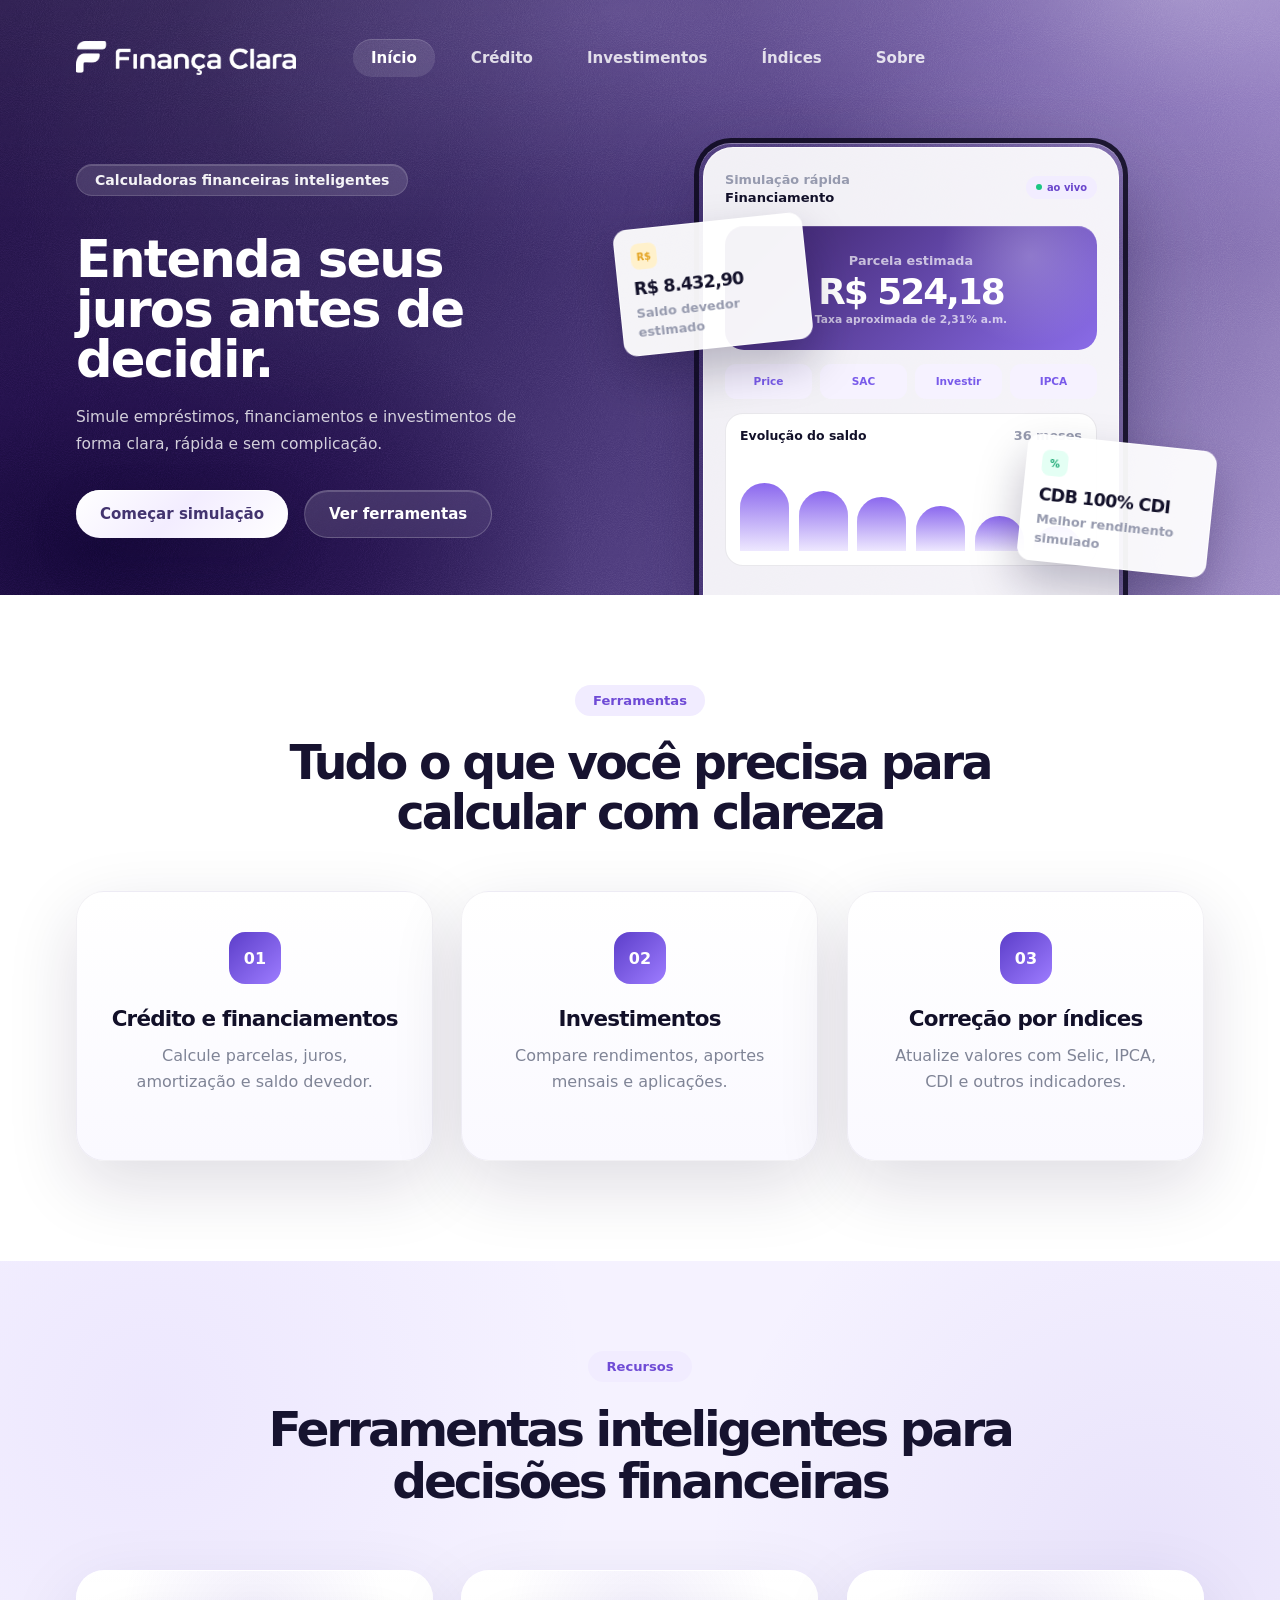
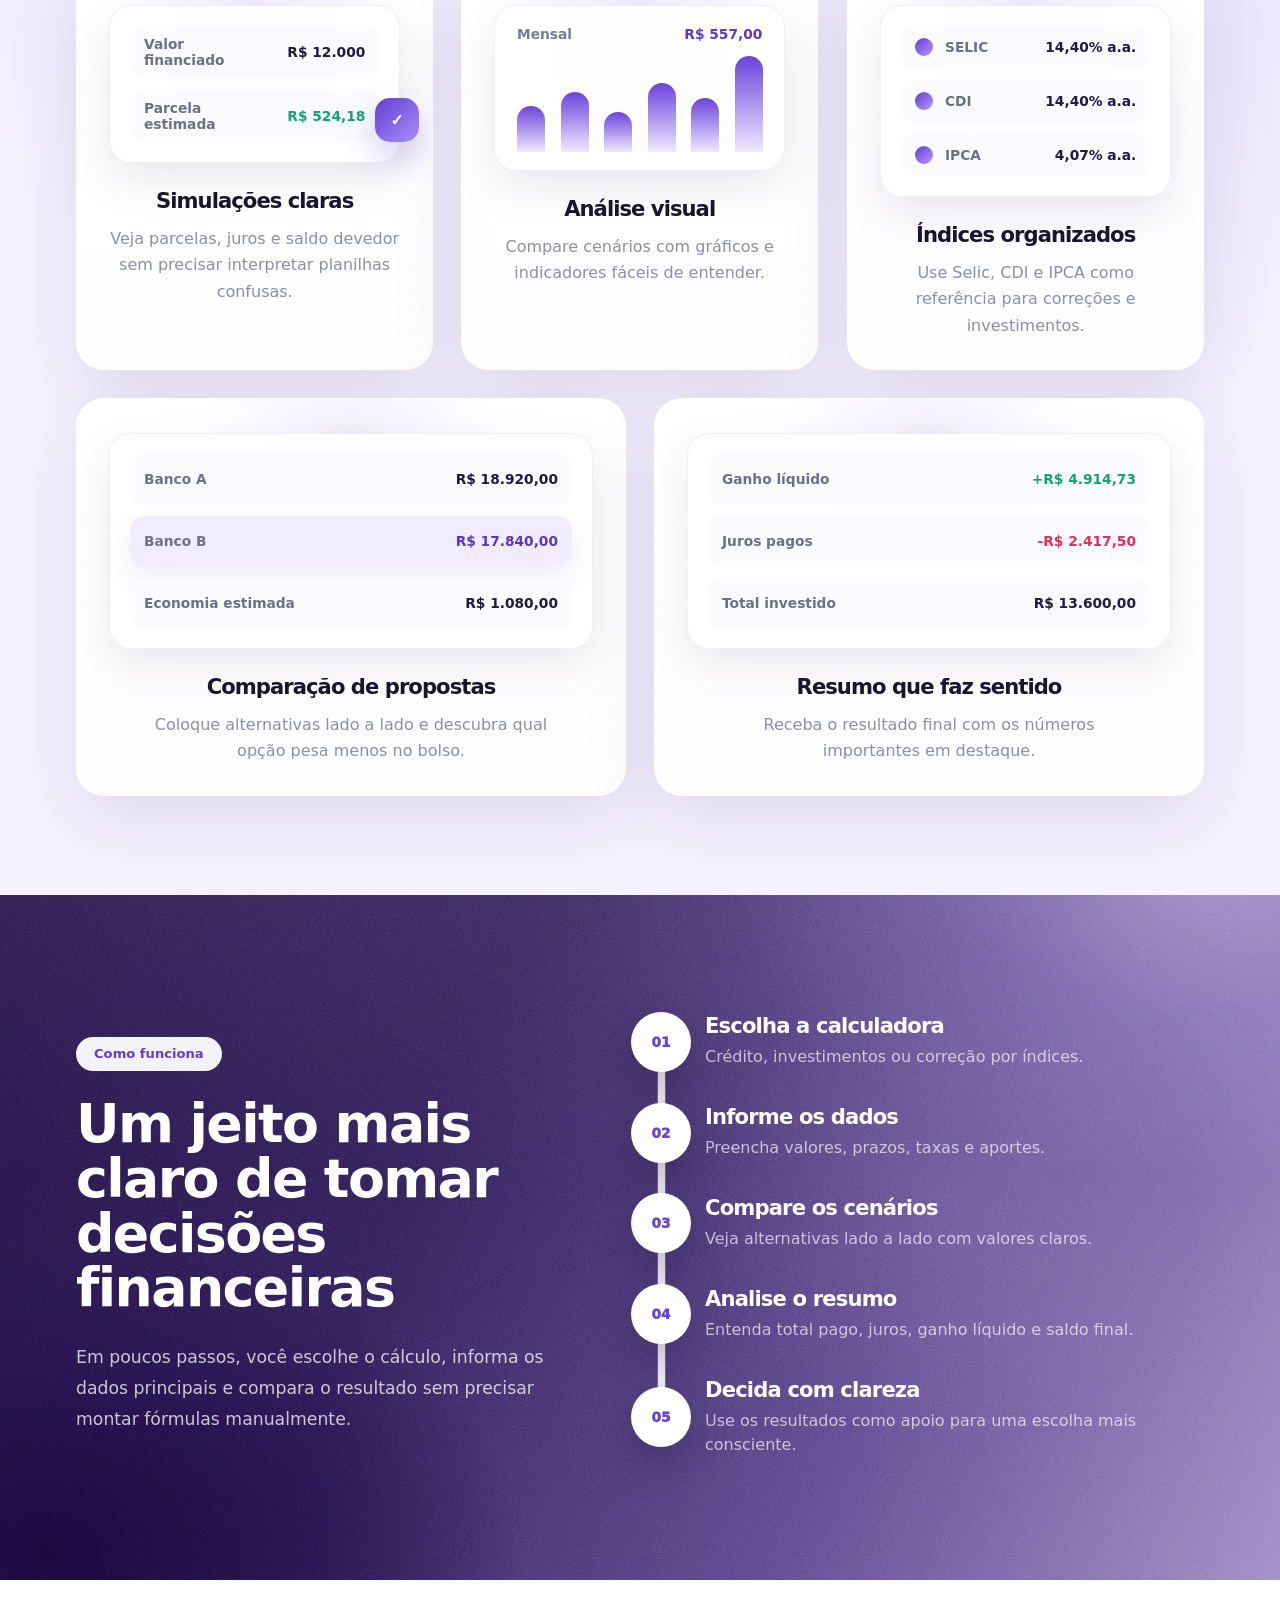
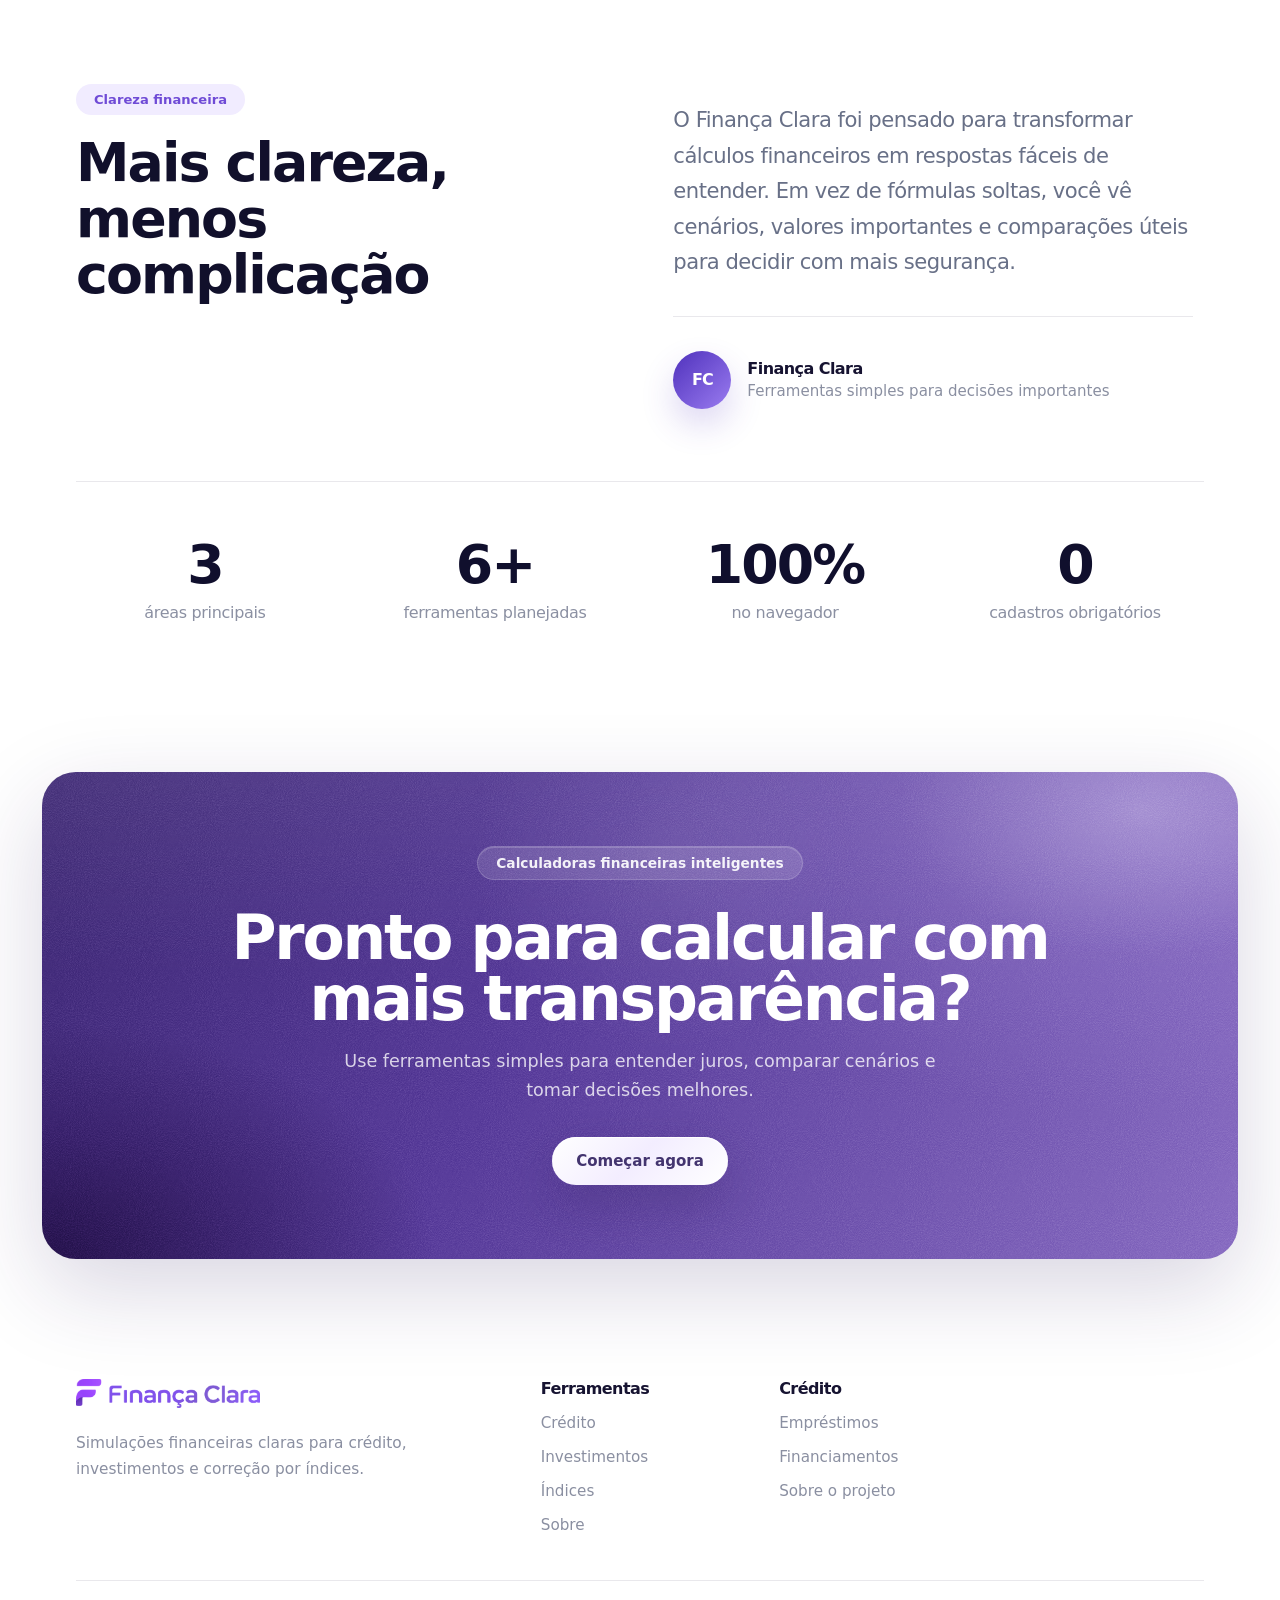
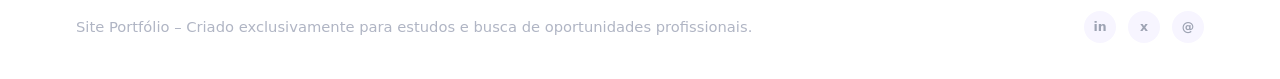
==== commit 63328624: "Add files via upload" ====
--- a/index.html
+++ b/index.html
@@ -11,16 +11,16 @@
   <main class="site-shell">
     <section class="hero-section" id="inicio" aria-label="Início">
       <header class="site-header">
-        <a class="brand brand-logo-link" href="index.html" aria-label="Finança Clara">
+        <a class="brand brand-logo-link" href="./" aria-label="Finança Clara">
           <img class="site-logo site-logo-header" src="assets/img/branco.webp" alt="Finança Clara" />
         </a>
 
         <nav class="main-nav" aria-label="Menu principal">
-          <a class="active" href="index.html">Início</a>
-          <a href="credito.html">Crédito</a>
-          <a href="investimentos.html">Investimentos</a>
-          <a href="indices.html">Índices</a>
-          <a href="sobre.html">Sobre</a>
+          <a class="active" href="./">Início</a>
+          <a href="credito/">Crédito</a>
+          <a href="investimentos/">Investimentos</a>
+          <a href="indices/">Índices</a>
+          <a href="sobre/">Sobre</a>
         </nav>
 </header>
 
@@ -34,7 +34,7 @@
           </p>
 
           <div class="hero-actions">
-            <a class="btn btn-primary" href="credito.html">Começar simulação</a>
+            <a class="btn btn-primary" href="credito/">Começar simulação</a>
             <a class="btn btn-secondary" href="#ferramentas">Ver ferramentas</a>
           </div>
         </div>
@@ -97,17 +97,17 @@
       <div class="section-eyebrow">Ferramentas</div>
       <h2>Tudo o que você precisa para calcular com clareza</h2>
       <div class="tool-grid">
-        <a class="tool-card tool-card-link" id="credito" href="credito.html">
+        <a class="tool-card tool-card-link" id="credito" href="credito/">
           <div class="tool-icon">01</div>
           <h3>Crédito e financiamentos</h3>
           <p>Calcule parcelas, juros, amortização e saldo devedor.</p>
         </a>
-        <a class="tool-card tool-card-link" id="investimentos" href="investimentos.html">
+        <a class="tool-card tool-card-link" id="investimentos" href="investimentos/">
           <div class="tool-icon">02</div>
           <h3>Investimentos</h3>
           <p>Compare rendimentos, aportes mensais e aplicações.</p>
         </a>
-        <a class="tool-card tool-card-link" id="indices" href="indices.html">
+        <a class="tool-card tool-card-link" id="indices" href="indices/">
           <div class="tool-icon">03</div>
           <h3>Correção por índices</h3>
           <p>Atualize valores com Selic, IPCA, CDI e outros indicadores.</p>
@@ -243,14 +243,14 @@
         <span class="final-cta-badge">Calculadoras financeiras inteligentes</span>
         <h2>Pronto para calcular com mais transparência?</h2>
         <p>Use ferramentas simples para entender juros, comparar cenários e tomar decisões melhores.</p>
-        <a class="btn btn-primary" href="credito.html">Começar agora</a>
+        <a class="btn btn-primary" href="credito/">Começar agora</a>
       </div>
     </section>
 
     <footer class="site-footer" aria-label="Rodapé">
       <div class="footer-grid">
         <div class="footer-brand">
-          <a class="footer-logo footer-logo-image" href="index.html" aria-label="Finança Clara">
+          <a class="footer-logo footer-logo-image" href="./" aria-label="Finança Clara">
             <img class="site-logo footer-logo-img" src="assets/img/roxo.webp" alt="Finança Clara" />
           </a>
           <p>Simulações financeiras claras para crédito, investimentos e correção por índices.</p>
@@ -258,17 +258,17 @@
 
         <nav class="footer-column" aria-label="Ferramentas">
           <strong>Ferramentas</strong>
-          <a href="credito.html">Crédito</a>
-          <a href="investimentos.html">Investimentos</a>
-          <a href="indices.html">Índices</a>
-          <a href="sobre.html">Sobre</a>
+          <a href="credito/">Crédito</a>
+          <a href="investimentos/">Investimentos</a>
+          <a href="indices/">Índices</a>
+          <a href="sobre/">Sobre</a>
         </nav>
 
         <nav class="footer-column" aria-label="Crédito">
           <strong>Crédito</strong>
-          <a href="credito.html">Empréstimos</a>
-          <a href="credito.html">Financiamentos</a>
-          <a href="sobre.html">Sobre o projeto</a>
+          <a href="credito/">Empréstimos</a>
+          <a href="credito/">Financiamentos</a>
+          <a href="sobre/">Sobre o projeto</a>
         </nav>
 
 
--- a/assets/css/style.css
+++ b/assets/css/style.css
@@ -228,7 +228,7 @@
   margin: 38px 0 20px;
   font-size: clamp(2.4em, 4vw, 4.8rem);
   line-height: .98;
-  letter-spacing: -.075em;
+  letter-spacing: -.035em;
 }
 
 .hero-copy p {
@@ -1560,7 +1560,7 @@
   margin: 26px 0 26px;
   font-size: clamp(2.35rem, 4.2vw, 4.55rem);
   line-height: 1.02;
-  letter-spacing: -.07em;
+  letter-spacing: -.03em;
 }
 
 .workflow-copy p {
@@ -2137,7 +2137,7 @@
   margin: 0;
   font-size: clamp(2.6rem, 4.2vw, 5rem);
   line-height: 1.04;
-  letter-spacing: -.075em;
+  letter-spacing: -.035em;
   color: #11102b;
 }
 
@@ -2236,7 +2236,7 @@
   color: #100f2d;
   font-size: clamp(2.55rem, 4.2vw, 5rem);
   line-height: 1;
-  letter-spacing: -.075em;
+  letter-spacing: -.035em;
 }
 
 .clarity-stats.stats-ready strong {
@@ -2373,7 +2373,7 @@
   margin: 28px auto 18px;
   font-size: clamp(2.7rem, 4.8vw, 5.8rem);
   line-height: .98;
-  letter-spacing: -.078em;
+  letter-spacing: -.035em;
 }
 
 .final-cta-card p {
@@ -2797,7 +2797,7 @@
   margin: 34px 0 24px;
   font-size: clamp(2.4em, 4vw, 4.8rem);
   line-height: .98;
-  letter-spacing: -.075em;
+  letter-spacing: -.035em;
 }
 
 .credit-hero-copy p {
@@ -2879,7 +2879,7 @@
   margin: 12px auto 16px;
   font-size: clamp(2.2rem, 4vw, 4.3rem);
   line-height: 1;
-  letter-spacing: -.07em;
+  letter-spacing: -.03em;
 }
 
 .credit-section-heading p {
@@ -4195,7 +4195,7 @@
       margin: 0 0 20px;
       font-size: clamp(2.4em, 4vw, 4.8rem);
       line-height: .98;
-      letter-spacing: -.075em;
+      letter-spacing: -.035em;
       color: #20283a;
     }
 
@@ -4292,7 +4292,7 @@
       color: #201a35;
       font-size: clamp(2rem, 3.2vw, 3.6rem);
       line-height: 1;
-      letter-spacing: -.07em;
+      letter-spacing: -.03em;
     }
 
     .about-dashboard-card {
